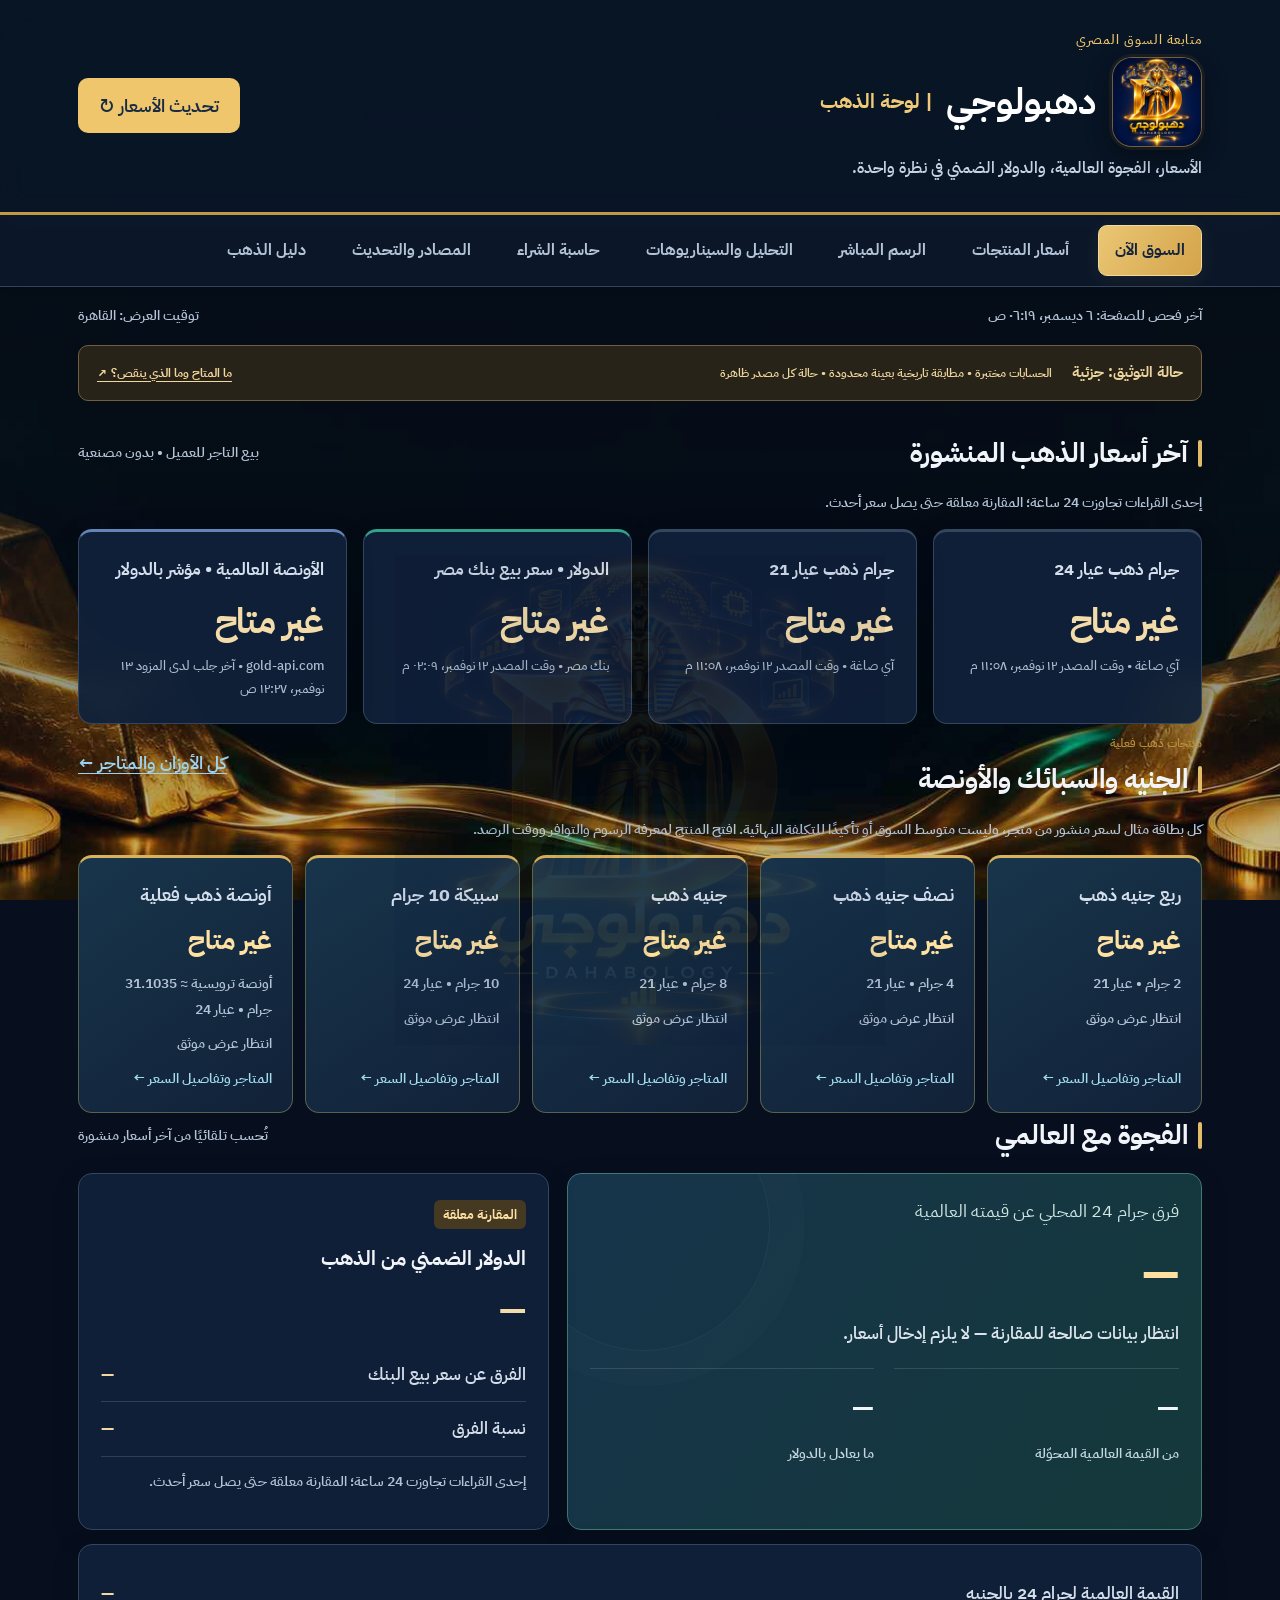
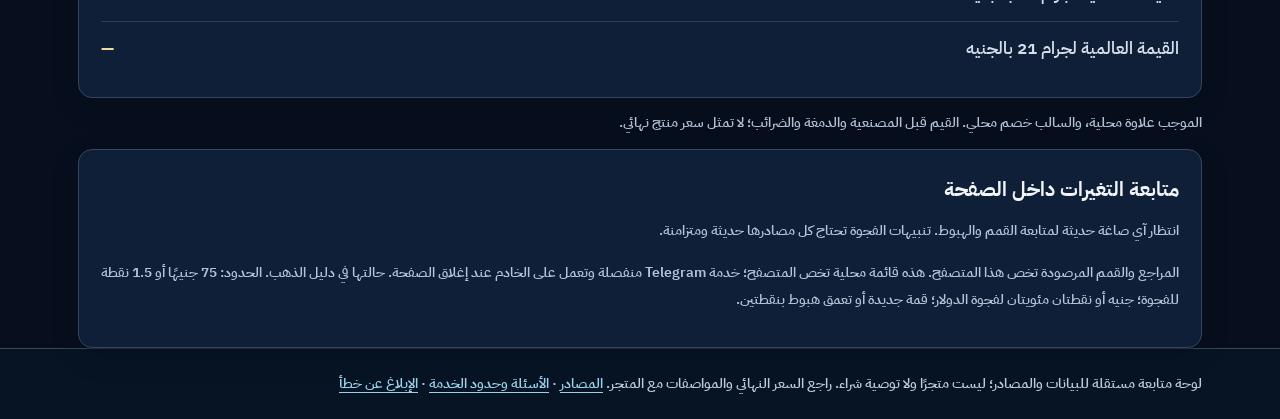
==== index.html @ 33153be3 "Refine brand placement and refresh stylesheet" ====
<!DOCTYPE html><html lang="ar" dir="rtl"><head><meta charset="utf-8"><meta name="viewport" content="width=device-width,initial-scale=1"><title>لوحة الذهب | أسعار الذهب والسبائك والجنيه في مصر</title>
<meta name="description" content="تابع أسعار الذهب في مصر، وربع ونصف الجنيه والجنيه الذهب والسبائك والأونصة، مع مصادر الأسعار والمصنعية وحالة التوثيق والتحديث.">
<link rel="canonical" href="https://ahmedmah1989.github.io/gold-board/">
<meta property="og:title" content="لوحة الذهب | الأسعار والمنتجات والمصادر">
<meta property="og:description" content="سعر الذهب، منتجات حقيقية بأوزانها، وتحليل واضح مع وقت كل مصدر وحدود البيانات.">
<meta property="og:type" content="website"><meta property="og:locale" content="ar_EG"><meta property="og:url" content="https://ahmedmah1989.github.io/gold-board/">
<meta property="og:image" content="https://ahmedmah1989.github.io/gold-board/assets/gold-background.jpg">
<meta name="theme-color" content="#0b1729">
<link rel="stylesheet" href="design.css?v=brand-polish5"><link rel="stylesheet" href="dark.css?v=1"><link rel="stylesheet" href="products.css?v=public1"></head><body>
<header><div class="wrap head"><div><div class="eyebrow">متابعة السوق المصري</div><div class="dahabology-identity"><span class="dahabology-logo-frame"><img src="assets/dahabology-original.png" alt="شعار دهبولوجي الأصلي" width="78" height="78"></span><h1>دهبولوجي <span style="font-size:.55em;color:var(--gold-bright)">| لوحة الذهب</span></h1></div><p>الأسعار، الفجوة العالمية، والدولار الضمني في نظرة واحدة.</p></div><button id="refresh" type="button">تحديث الأسعار ↻</button></div></header>
<nav aria-label="أقسام المنصة"><div class="wrap" role="tablist" aria-label="مساحات العمل"><a href="#market" role="tab" data-tab="market" id="tab-market" aria-controls="panel-market">السوق الآن</a><a href="#products" role="tab" data-tab="products" id="tab-products" aria-controls="panel-products">أسعار المنتجات</a><a href="#live" role="tab" data-tab="live" id="tab-live" aria-controls="panel-live">الرسم المباشر</a><a href="#analysis" role="tab" data-tab="analysis" id="tab-analysis" aria-controls="panel-analysis">التحليل والسيناريوهات</a><a href="#calculator" role="tab" data-tab="calculator" id="tab-calculator" aria-controls="panel-calculator">حاسبة الشراء</a><a href="#sources" role="tab" data-tab="sources" id="tab-sources" aria-controls="panel-sources">المصادر والتحديث</a><a href="#guide" role="tab" data-tab="guide" id="tab-guide" aria-controls="panel-guide">دليل الذهب</a></div></nav>
<main class="wrap"><div class="status" role="status" aria-live="polite"><span id="fetchStatus">تحميل الأسعار تلقائيًا…</span><span>توقيت العرض: القاهرة</span></div>
<div class="coverage-strip"><b>حالة التوثيق: جزئية</b><span>الحسابات مختبرة • مطابقة تاريخية بعينة محدودة • حالة كل مصدر ظاهرة</span><a href="#coverage">ما المتاح وما الذي ينقص؟ ↗</a></div><div id="panel-market" data-panel="market" role="tabpanel" aria-labelledby="tab-market"><section id="prices"><div class="section-head"><h2>آخر أسعار الذهب المنشورة</h2><span class="small">بيع التاجر للعميل • بدون مصنعية</span></div><p id="marketFreshness" class="notice" role="status">فحص أوقات المصادر…</p><div class="cards">
<article class="card"><div class="label">جرام ذهب عيار 24</div><div class="number" id="price24">—</div><div class="source-time" id="time24">آي صاغة • في انتظار المصدر</div></article>
<article class="card"><div class="label">جرام ذهب عيار 21</div><div class="number" id="price21">—</div><div class="source-time" id="time21">آي صاغة • في انتظار المصدر</div></article>
<article class="card"><div class="label">الدولار • سعر بيع بنك مصر</div><div class="number" id="priceBank">—</div><div class="source-time" id="timeBank">سعر النقد المنشور • في انتظار المصدر</div></article>
<article class="card"><div class="label">الأونصة العالمية • مؤشر بالدولار</div><div class="number" id="priceOunce">—</div><div class="source-time" id="timeOunce">في انتظار المصدر</div></article></div></section>
<section id="retailOverview"><div class="section-head"><div><span class="eyebrow">منتجات ذهب فعلية</span><h2>الجنيه والسبائك والأونصة</h2></div><a href="#products">كل الأوزان والمتاجر ←</a></div><p class="notice">كل بطاقة مثال لسعر منشور من متجر، وليست متوسط السوق أو تأكيدًا للتكلفة النهائية. افتح المنتج لمعرفة الرسوم والتوافر ووقت الرصد.</p><div id="productSummary" class="product-summary-grid" aria-live="polite"><p class="notice">تحميل أسعار المنتجات من صفحات المتاجر…</p></div></section><section id="comparison"><div class="section-head"><h2>الفجوة مع العالمي</h2><span class="small">تُحسب تلقائيًا من آخر أسعار منشورة</span></div><div class="compare">
<article class="box hero"><h3>فرق جرام 24 المحلي عن قيمته العالمية</h3><div class="number" id="gapEGP">—</div><p id="gapMeaning">جاري تجهيز المقارنة تلقائيًا…</p><div class="stats"><div class="stat"><b id="gapPercent">—</b><span class="muted">من القيمة العالمية المحوّلة</span></div><div class="stat"><b id="gapUSD">—</b><span class="muted">ما يعادل بالدولار</span></div></div></article>
<article class="box"><span class="badge" id="qualityBadge">التحقق من المصادر</span><h3>الدولار الضمني من الذهب</h3><div class="number" id="implied">—</div><div class="line"><span>الفرق عن سعر بيع البنك</span><b id="fxGap">—</b></div><div class="line"><span>نسبة الفرق</span><b id="fxPercent">—</b></div><p class="notice" id="qualityText">تظهر حالة التوقيت فور وصول البيانات.</p></article></div>
<div class="box" style="margin-top:14px"><div class="line"><span>القيمة العالمية لجرام 24 بالجنيه</span><b id="global24">—</b></div><div class="line"><span>القيمة العالمية لجرام 21 بالجنيه</span><b id="global21">—</b></div></div><p class="notice">الموجب علاوة محلية، والسالب خصم محلي. القيم قبل المصنعية والدمغة والضرائب؛ لا تمثل سعر منتج نهائي.</p></section>
<section class="box" aria-labelledby="alertsHeading"><h3 id="alertsHeading">متابعة التغيرات داخل الصفحة</h3><p id="alertStatus" class="notice">انتظار بيانات حديثة ومتزامنة لتقييم شروط التنبيه.</p><ul id="localAlerts" class="plain" aria-live="polite"></ul><p class="notice">المراجع والقمم المرصودة تخص هذا المتصفح. هذه قائمة محلية تخص المتصفح؛ خدمة Telegram منفصلة وتعمل على الخادم عند إغلاق الصفحة. حالتها في دليل الذهب. الحدود: 75 جنيهًا أو 1.5 نقطة للفجوة؛ جنيه أو نقطتان مئويتان لفجوة الدولار؛ قمة جديدة أو تعمق هبوط بنقطتين.</p></section></div><div id="panel-live" data-panel="live" role="tabpanel" aria-labelledby="tab-live" hidden><section id="live"><div class="section-head"><div><span class="eyebrow">مصدر خارجي مباشر</span><h2>رسم الذهب العالمي — TradingView</h2></div><span class="badge">OANDA:XAUUSD</span></div><p id="liveChartStatus" class="notice">يُحمّل الرسم عند فتح هذا التبويب.</p><div class="live-chart-shell"><div id="liveChartEmbed" class="tradingview-widget-container" style="height:100%;width:100%"><div class="tradingview-widget-container__widget" style="height:calc(100% - 32px);width:100%"></div><div class="tradingview-widget-copyright"><a href="https://www.tradingview.com/symbols/XAUUSD/?exchange=OANDA" target="_blank" rel="noopener nofollow">Gold / US Dollar by TradingView ↗</a></div></div></div><div class="box"><h3>الرسم المباشر والحسابات المحلية</h3><p>الرسم يُحدّث من TradingView، وله مزود ورمز وتوقيت مستقل. حسابات الفجوة تستخدم Gold API وبنك مصر وآي صاغة كما هو موضح في المصادر؛ لا نستخرج قيم الحساب من الرسم المضمّن، وقد تختلف الأسعار بين المزودين.</p><p>لا نفترض أن كل رمز بلا تأخير؛ راجع حالة البيانات داخل الرسم. <a href="https://www.tradingview.com/widget-docs/faq/data/" target="_blank" rel="noopener">شرح TradingView لتوقيت البيانات ↗</a></p></div></section></div><div id="panel-analysis" data-panel="analysis" role="tabpanel" aria-labelledby="tab-analysis" hidden><section id="analysis" class="analytics"><div class="eyebrow" style="color:var(--gold)">تحليل السوق</div><h2>الرسم البياني وقراءة الاتجاه</h2><p class="audit-note">سلسلة أسعار مرجعية يومية لقراءة الاتجاه والتذبذب. الرسم والمؤشرات بتاريخ آخر قراءة يومية؛ الأسعار المحلية والدولار الضمني في أعلى الصفحة بوقت كل مصدر.</p>  <p class="notice" id="historyQuality">فحص تغطية السلسلة اليومية…</p><details><summary>نتيجة تدقيق البيانات التاريخية</summary><p id="historyAuditStatus">تحميل سجل التدقيق…</p><a href="data/audit.json" target="_blank" rel="noopener">تفاصيل الحسابات والعينة وتواريخها ↗</a></details><h3 style="margin-top:20px">سعر الأونصة خلال آخر 12 شهر</h3>
  <div class="chart"><div id="chart">بجيب البيانات…</div>
    <div class="legend"><span><i class="sw" style="border-color:var(--gold)"></i>السعر اليومي</span><span><i class="sw" style="border-color:var(--teal); border-top-style:dashed"></i>متوسط 200 يوم</span><span><i class="sw" style="border-color:var(--bad); border-top-style:dotted"></i>متوسط 50 يوم</span></div>
  </div>  <div class="signal" id="signal" aria-live="polite">
    <div class="head" id="sigHead">بجهّز القراءة…</div>
    <p id="sigText"></p>
    <ol class="plan" id="plan"></ol>
  </div>

  <h2>قراءة المؤشرات وأساسها</h2>
  <p>ثلاث قراءات استرشادية. جنب كل واحدة نتيجتها، وتحتها نوع الأساس اللي قايم عليه: «حساب مباشر» أو «مدعوم بأبحاث» أو «رأي محللين» أو «حد تقديري».</p>
  <ul class="checks">
    <li><h3>سعر التاجر قريب من القيمة العالمية المحوّلة؟ <span class="tag none" id="t1">—</span></h3><p id="c1"></p>
      <span class="ev">حساب مباشر من السعر العالمي والدولار، وحدود 2% و4% تقديرية</span></li>
    <li><h3>اتجاه السعر (متوسط 50 و200 قراءة يومية) <span class="tag none" id="t2">—</span></h3><p id="c2"></p>
      <span class="ev">وصف اتجاه من السلسلة المرجعية؛ ليس اختبارًا لاستراتيجية تداول</span></li>
    <li><h3>توقعات المحللين لسنة 2027 <span class="tag none" id="t3">—</span></h3><p id="c3"></p>
      <span class="ev">آراء بآجال مختلفة؛ لا يدخل الرقم غير الموثق في الحساب</span></li>
  </ul>

<div hidden><input id="loc"><input id="bud"><b id="f21"></b><b id="diff"></b><b id="gramsLegacy"></b></div>  <h2>النطاقات: السعر ممكن يروح فين؟</h2>
  <p>تلات طرق مستقلة، كل واحدة بتجاوب على سؤال مختلف. التحويل لعيار 21 يوضح سعر الدولار وتاريخ المرجع المستخدم، ولا يشمل علاوة السوق أو رسوم المنتج.</p>
  <ul class="rng" id="rngBox"><li>بجيب البيانات التاريخية…</li></ul>

  <h2>قراءة السوق</h2>
  <p>الأرقام هنا من سلسلة أسعار مرجعية يومية، باستبعاد السبت والأحد فقط؛ لم يُطبّق تقويم مستقل لعطلات البورصات. القيم ليست إغلاقات رسمية موثقة. دي قراءة مرجعية يومية وليست أعلى أو أقل سعر خلال الجلسة؛ القمم والقيعان قد تختلف عن مصادر أخرى. <span class="prog" id="prog"></span></p>

  <h3 style="margin-top:16px">مقارنة الفترات</h3>
  <div class="tblw"><table class="per">
    <thead><tr><th>من</th><th>الأونصة وقتها</th><th>التغير</th><th>عيار 21 (قيمة عالمية) وقتها</th><th>التغير</th></tr></thead>
    <tbody id="perBody"><tr><td colspan="6">بجيب البيانات…</td></tr></tbody>
  </table></div>
  <p class="muted-note" id="perNote"></p>

  <h3 style="margin-top:20px">مؤشرات</h3>
  <ul class="ind">
    <li><b id="iA50">—</b><span>متوسط آخر 50 قراءة يومية. السعر فوقه = الاتجاه القريب طالع.</span></li>
    <li><b id="iA200">—</b><span>متوسط آخر 200 قراءة يومية. السعر فوقه = الاتجاه الطويل طالع.</span></li>
    <li><b id="iHL">—</b><span>أقل وأعلى سعر يومي في آخر 12 شهر.</span></li>
    <li><b id="iDD">—</b><span>هبوط آخر سعر مرجعي يومي عن أعلى قراءة في 12 شهر.</span></li>
    <li><b id="iMDD">—</b><span>أكبر هبوط من قمة لقاع حصل خلال الـ 12 شهر.</span></li>
    <li><b id="iVol">—</b><span>التذبذب السنوي (من آخر 60 قراءة يومية). كل ما يكبر، الحركة أعنف.</span></li>
  </ul>



<div hidden><input id="oz"><input id="usd"></div><h2>متابعة الهبوط المحلي من المراجع المحفوظة</h2><div class="box"><div class="line"><span>عيار 24 — المرجع المحفوظ 7,735 جنيه</span><b id="reference24">—</b></div><div class="line"><span>عيار 21 — المرجع المحفوظ 6,767 جنيه</span><b id="reference21">—</b></div><p class="notice">مرجعان وردا من المستخدم؛ لم يُوثّق تاريخ تسجيلهما أو مصدرهما. الهبوط منهما حساب مقارنة فقط، وليس إثباتًا لقمة تاريخية للسوق.</p></div>  <h2>توقعات المحللين والبنوك — سجل المصادر والتدقيق</h2>
  <p>حالة التوثيق موضحة بجوار كل مصدر؛ الأرقام ذات آجال مختلفة ولا تدخل قرار شراء آلي. دي آراء منسوبة لمصادرها، وليست ضمانًا أو إجماعًا صالحًا لكل الآجال. البنوك بتراجع أرقامها باستمرار. القائمة دي مش بتتحدث لوحدها.</p>
  <p class="muted-note" id="fcAge"></p>
  <ul class="fc">
<li><div class="who">UBS <span class="audit verified">تحقق جزئي من المصدر الرسمي</span></div>
      <div>المصدر الرسمي يؤكد مستهدف <b>5,400 دولار لسبتمبر 2027</b>، ويذكر مستوى 4,000 دولار في سياق إضافة انكشاف. بقية درجات التوقعات الواردة في النسخة القديمة (4,600 و5,000 و5,200) محفوظة للمراجعة ولم أجد توثيقها في الصفحة المفتوحة.</div>
      <div>تاريخ المقال: 20 أكتوبر 2026؛ مراجعة المصدر 11 نوفمبر 2026. <a href="https://www.ubs.com/global/en/wealthmanagement/insights/marketnews/article.3875359.html" target="_blank" rel="noopener">المصدر</a></div></li>
<li><div class="who">Bank of America <span class="audit verified">تطابق مع تقرير Kitco المؤرخ — مصدر ثانوي</span></div>
      <div>متوسط الربع الأخير 2026: <b>4,000</b>. متوسط 2027: <b>4,813</b>.</div>
      <div>تقرير 12 أكتوبر 2026. <a href="https://www.kitco.com/news/article/2026-10-12/gold-price-needs-dovish-fed-or-renewed-debasement-fears-reverse-its" target="_blank" rel="noopener">المصدر</a></div></li>
<li><details><summary>استطلاع رويترز (30 محلل وتاجر) — سجل قيد التحقق، غير معتمد للحساب</summary><div class="who">استطلاع رويترز (30 محلل وتاجر) <span class="audit pending">تعذر الوصول للمستند — قيد التحقق</span></div>
      <div>متوسط 2026: <b>4,495 دولار</b>. متوسط 2027: <b>4,650 دولار</b>.</div>
      <div>منشور 27 أكتوبر 2026. <a href="https://www.reuters.com/world/china/strong-dollar-high-yields-drag-gold-outlook-central-bank-demand-lends-support-2026-10-27/" target="_blank" rel="noopener">المصدر</a></div></details></li>
<li><details><summary>Goldman Sachs — سجل قيد التحقق، غير معتمد للحساب</summary><div class="who">Goldman Sachs <span class="audit pending">المصدر رفض الطلب — قيد التحقق</span></div>
      <div>نهاية 2026: <b>4,150</b> (بدل 4,650). نهاية 2027: <b>4,800</b> (بدل 5,400). سيناريو أسوأ لو الفيدرالي رفع الفايدة تاني: حوالي <b>4,660</b> نهاية 2027.</div>
      <div>تقرير 5 نوفمبر 2026. <a href="https://finance.yahoo.com/markets/commodities/articles/goldman-sachs-cuts-gold-price-145146563.html" target="_blank" rel="noopener">المصدر</a></div></details></li>
</ul>

  <h2>المنهجية: كل قاعدة وأساسها</h2>
  <ul class="plain">
    <li><strong>القيمة العالمية المحوّلة (حساب مباشر):</strong> الأونصة × الدولار ÷ 31.1034768 جرام × 0.875 (نقاوة عيار 21). ده سعر الخام من غير مصنعية ولا دمغة.</li>
    <li><strong>حدود علاوة التاجر 2% و4% (حد تقديري):</strong> حدود وصفية اختيرت للواجهة وليست معيارًا مثبتًا للسعر العادل. لا تثبت جودة العرض أو شمول رسومه.</li>
    <li><strong>المتوسطات وقراءة الاتجاه:</strong> توجد أبحاث عن متابعة الاتجاه، لكن نتيجة استراتيجية على مؤشر أو سلع لا تثبت صلاحيتها للذهب المصري. اللوحة تعرض متوسط 50 و200 قراءة مرجعية، ولا تنفذ استراتيجية شراء. <a href="https://mebfaber.com/white-papers/" target="_blank" rel="noopener">أبحاث المؤلف الأصلية</a></li>
    <li><strong>متوسط 50 قراءة:</strong> مؤشر وصفي للاتجاه القريب. تجاوزه لا يؤكد وحده انعكاس اتجاه السوق.</li>
    <li><strong>دفعات أم مبلغ واحد؟</strong> وجدت Vanguard تفوق الاستثمار مرة واحدة في نحو ثلثي المقارنات التاريخية التي درستها؛ النتيجة تخص أسواق الدراسة وليست اختبارًا مباشرًا للذهب المصري. <a href="https://www.vanguard.co.uk/professional/vanguard-365/financial-planning/financial-well-being/cost-averaging" target="_blank" rel="noopener">بحث Vanguard — المصدر الأصلي</a></li>
    <li><strong>نطاق الشهر الإحصائي (حساب مباشر):</strong> من تذبذب آخر 60 قراءة يومية. بيفترض إن التذبذب هيفضل زي ما هو، والحركات الكبيرة في الواقع بتحصل أكتر من الحساب ده.</li>
    <li><strong>حجم الذهب من المدخرات (رأي محللين):</strong> UBS بتقترح إن الذهب يبقى نسبة محدودة من إجمالي الاستثمارات، بنسبة من خانة الآحاد المتوسطة وفق رأيها المنشور، وليست نسبة مناسبة تلقائيًا لكل شخص، وبتشوف ضعف السعر فرصة لبنائها. <a href="https://www.ubs.com/global/en/wealthmanagement/insights/marketnews/article.3875359.html" target="_blank" rel="noopener">المصدر</a></li>
    <li><strong>البيانات:</strong> المرجع العالمي المتجدد من gold-api.com، والدولار الحالي من سعر بيع النقد المنشور لبنك مصر، والتاريخي اليومي من مشروع currency-api مفتوح المصدر. البيانات التاريخية مرجعية وتحتاج تدقيقًا مستقلًا قبل استخدامها في قرار. التحقق الشكلي والتوقيت لا يضمنان صحة المصدر الخارجي.</li>
  </ul>

  <h2>احتياجات تراجعها قبل قرار الشراء</h2>
  <ul class="plain">
    <li>الفلوس مطلوبة قريبًا لالتزام أساسي. الذهب قد يتراجع وقت احتياجك للبيع؛ احتياج السيولة أهم من قراءة المؤشرات.</li>
    <li>الفلوس سلف أو دين.</li>
    <li>عشان «تعوّض خسارة». متزوّدش فوق الخطة لما السعر ينزل. الخطة بتتحدد قبل الشراء وبتتنفذ زي ما هي.</li>
    <li>مشغولات للادخار. المصنعية مش بترجع عند البيع، فالسبائك والجنيهات أنسب.</li>
  </ul>

  <div class="note">
    <p><strong>حدود اللوحة:</strong> كل اللي هنا قواعد ثابتة مكتوبة قدامك ومصادر منشورة، مش توقع مضمون ولا نصيحة استثمار شخصية. المؤشرات بتوصف اللي حصل، والتوقعات آراء ممكن تغلط. القرار النهائي بتاعك.</p>
    <p>أسعار آي صاغة وبنك مصر من صفحات المصادر المنشورة؛ السعر النهائي وشمول المصنعية يحددهما عرض التاجر.</p>
  </div>
</section></div><div id="panel-calculator" data-panel="calculator" role="tabpanel" aria-labelledby="tab-calculator" hidden><section id="calculator"><div class="section-head"><h2>حاسبة الشراء</h2><span class="small">عيار 21 • بدون مصنعية</span></div><div class="box calculator"><div class="fields"><label>المبلغ المتاح بالجنيه<input id="budget" inputmode="decimal" placeholder="مثال: 100000" autocomplete="off"></label><label>سعر جرام 21 — يُملأ تلقائيًا<input id="dealer" inputmode="decimal" placeholder="انتظار سعر آي صاغة" autocomplete="off"></label></div><div><div class="small">الكمية التقريبية بالمبلغ</div><div class="result" id="grams">—</div><div class="small" id="calculatorNote">تقدر تغيّر سعر الجرام لمقارنة عرض تاجر.</div></div></div></section>
</div><div id="panel-products" data-panel="products" role="tabpanel" aria-labelledby="tab-products" hidden><section id="products"><div class="section-head"><div><span class="eyebrow">المنتج أولًا، ثم السعر</span><h2>أسعار منتجات الذهب</h2></div><span class="badge">عروض منشورة من صفحات أصلية</span></div><p>اختَر المنتج والوزن لعرض ما يخصه فقط. كل سعر لقطعة كاملة بمواصفاتها، مع فصل المصنعية والضريبة والدمغة والتوافر.</p><div class="product-controls" role="group" aria-label="نوع المنتج"><button type="button" data-product-kind="quarter" aria-pressed="false">ربع جنيه</button><button type="button" data-product-kind="half" aria-pressed="false">نصف جنيه</button><button type="button" data-product-kind="pound" aria-pressed="true">جنيه ذهب</button><button type="button" data-product-kind="bars" aria-pressed="false">السبائك</button><button type="button" data-product-kind="ounce" aria-pressed="false">أونصة فعلية</button></div><label id="barWeightControl" class="bar-weight-control" hidden>وزن السبيكة<select id="barWeight" aria-label="وزن السبيكة"><option value="bar10">10 جرام</option></select></label><div class="product-selection-heading"><div><h3 id="selectedProductName">جنيه ذهب</h3><p id="selectedProductSpec" class="notice">8 جرامات • عيار 21</p></div><a id="productPermalink" href="#products/pound">رابط مباشر لهذا المنتج ↗</a></div><p class="notice" id="offersStatus" role="status">تحميل فحص العروض…</p><div id="productOfferCards" class="retail-offer-grid" aria-live="polite"></div><div class="retail-guidance"><strong>قبل الشراء</strong><p>راجع الوزن والعيار والماركة وإجمالي الفاتورة وشمول الرسوم والشحن وشروط إعادة الشراء والتغليف مع المتجر. ظهور سعر أو زر شراء في المصدر لا يثبت حداثة السعر أو التوافر.</p></div><details><summary>جدول التوثيق التفصيلي للمنتج المختار</summary><div class="table-wrap"><table><thead><tr><th>المتجر</th><th>المنتج</th><th>السعر المنشور</th><th>شمول الرسوم</th><th>وقت تسعير المنتج</th><th>آخر رصد</th><th>أهلية المقارنة</th></tr></thead><tbody id="offerRows"></tbody></table></div></details><details><summary>الفرق بين الأونصة العالمية والأونصة الفعلية</summary><p>السعر العالمي مؤشر بالدولار للأونصة الترويسية، التي تساوي 31.1034768 جرامًا. الأونصة الفعلية هنا سبيكة من متجر، وسعرها بالجنيه وفق عرضه. لا نخلطها مع سبيكة مكتوب عليها 31.1 جرام، ولا نحسب ثمنها النهائي بضرب سعر الجرام في الوزن.</p></details><p class="notice">وقت الرصد هو وقت قراءة صفحة المتجر، وليس وقت إصدار سعر جديد. لا نعرض ترتيب الأرخص إلا لعروض نهائية موثقة ومتزامنة لنفس المنتج. المنصة لا تنفذ عمليات شراء ولا تؤكد المخزون.</p><a href="data/offers.json" target="_blank" rel="noopener">بيانات المنتجات ومصادرها كاملة ↗</a></section></div><div id="panel-sources" data-panel="sources" role="tabpanel" aria-labelledby="tab-sources" hidden><section class="platform-intro"><div><span class="eyebrow">افهم السعر قبل القرار</span><h2>الذهب في مصر، من الرقم إلى الصورة الكاملة.</h2><p>تابع السعر، وافهم الفجوة، واقرأ الاتجاه؛ ومع كل معلومة تعرف مصدرها وحدودها.</p></div><div class="intro-links"><a href="#comparison">هل المحلي أعلى من العالمي؟ ←</a><a href="#analysis">السوق اتحرك إزاي؟ ←</a><a href="#sources">الأرقام دي جاية منين؟ ←</a></div></section><section id="sources"><div class="update-grid"><article><h3>الأونصة العالمية</h3><p>فحص Gold API كل دقيقة أثناء فتح الصفحة. الوقت الظاهر هو آخر جلب لدى مزود Gold API من مصدره، وليس توقيت صفقة بورصة مثبتًا.</p></article><article><h3>آي صاغة وبنك مصر</h3><p>جمع خلفي مستهدف كل 5 دقائق وقد يتأخر؛ الصفحة تفحص آخر لقطة كل دقيقة. البنك قد لا يصدر سعرًا جديدًا عند كل فحص.</p></article><article><h3>الرسم والتحليل</h3><p>TradingView يحدث الرسم المضمّن وفق مصدره وحالة السوق. الرسم التحليلي والمتوسطات من قراءات يومية، ولا تتحول إلى بيانات لحظية.</p></article></div><div class="section-head"><h2>المصادر والتوقيت</h2><span class="small" id="collectedAt">—</span></div><div class="box table-wrap"><table><thead><tr><th>المصدر</th><th>سعر الشراء</th><th>سعر البيع</th><th>وقت السعر / المزود</th><th>آخر جلب</th><th>حالة القراءة</th></tr></thead><tbody id="sourceRows"><tr><td colspan="6">تحميل المصادر…</td></tr></tbody></table></div><div class="source-directory"><article><span class="source-type">السوق المحلي</span><h3>آي صاغة</h3><p>بيع وشراء عياري 24 و21، مع وقت النشر. سعر الجرام لا يثبت التكلفة النهائية لمنتج بالمصنعية.</p><a target="_blank" rel="noopener" href="https://market.isagha.com/prices">جدول الأسعار الأصلي ↗</a></article><article><span class="source-type">الدولار المستخدم بالحساب</span><h3>بنك مصر</h3><p>سعر بيع الدولار النقدي المنشور. ليس متوسط المركزي أو سعرًا منسوبًا لبنك آخر.</p><a target="_blank" rel="noopener" href="https://www.banquemisr.com/CAPITAL-MARKETS/Exchange-Rates-and-Currencies">أسعار البنك الرسمية ↗</a></article><article><span class="source-type">سعر الأونصة المرجعي</span><h3>Gold API</h3><p>السعر العالمي ووقت تحديثه كما يعيدهما المزود. سعر مرجعي وليس عرض صفقة مضمون التنفيذ.</p><a target="_blank" rel="noopener" href="https://api.gold-api.com/price/XAU">بيانات الأونصة الخام ↗</a></article><article><span class="source-type">الرسم والتحليل التاريخي</span><h3>Currency API</h3><p>قراءات مرجعية يومية. المطابقة الشاملة مع مصدر مستقل لم تكتمل؛ ليست إغلاقات بورصة موثقة.</p><a target="_blank" rel="noopener" href="https://github.com/fawazahmed0/exchange-api">توثيق المصدر وطريقة الوصول ↗</a></article></div><div class="data-access"><div><h3>افتح لقطة البيانات التي تستخدمها المنصة</h3><p>القيم وأوقات النشر والجلب وحالة المصادر. الأونصة قد تُحدّث مباشرة بعد تحميل هذه اللقطة.</p></div><a href="data/quotes.json" target="_blank" rel="noopener">عرض لقطة البيانات ↗</a></div><p class="notice">وقت آي صاغة وبنك مصر كما تنشره الصفحة. وقت Gold API يعني آخر جلب لدى المزود من مصدره، وفق توثيقه، وليس وقت صفقة بورصة. آخر جلب يخص جمع المنصة للبيانات. ثبات وقت البنك قد يعني أنه لم ينشر سعرًا جديدًا. جمع الأسعار المحلية والبنك مستهدف كل 5 دقائق وقد يتأخر؛ فحص الصفحة كل دقيقة.</p><details><summary>حالة المصادر الأخرى والتنبيهات</summary><p>الأهلي والمركزي: يجري فحص الصفحات الرسمية وتظهر النتيجة في الجدول؛ لا يُنسب سعر بديل إليهما. TradingView للرسم المباشر فقط، وInvesting استُخدم لعينة تدقيق تاريخية يدوية وليس تغذية لحظية للحسابات. TickerChart غير موصول. عروض المتاجر في أسعار المنتجات، وحالة المراقبة الإدارية في دليل الذهب.</p></details></section>
</div><div id="panel-guide" data-panel="guide" role="tabpanel" aria-labelledby="tab-guide" hidden><section id="coverage"><div class="section-head"><h2>خريطة التغطية — ما الموجود وما الذي ينقص؟</h2></div><div class="coverage-grid"><article><span class="badge good">متاح</span><h3>الأسعار والحسابات الأساسية</h3><p>عيارا 24 و21، بنك مصر، الأونصة، الفجوة، الدولار الضمني، حاسبة المبلغ وأوقات المصادر.</p></article><article><span class="badge">تحقق جزئي</span><h3>التحليل والتوقعات</h3><p>الرسم والمتوسطات والهبوط والتذبذب من سلسلة مرجعية تحتاج مطابقة مستقلة؛ التوقعات لها حالات توثيق منفصلة.</p></article><article><span class="badge">تغطية جزئية</span><h3>المنتجات والخدمات الإضافية</h3><p>Telegram موصول وحالته ظاهرة. ربع ونصف الجنيه والجنيه والسبائك والأونصة الفعلية بصفحاتها الأصلية؛ الرسوم الناقصة والتوافر ظاهرين دون ترتيب مضلل. الأهلي والمركزي غير متاحين من القراءة الرسمية الحالية؛ لا توجد مقارنة نهائية بين ثلاثة متاجر مستوفية للشروط.</p></article></div></section><section id="faq"><div class="section-head"><h2>أسئلة الذهب — دليل سريع للمعلومة</h2></div><details><summary>سعر الذهب كام، وأقدر أبيع ذهبي بكام؟</summary><p>البطاقات تعرض بيع التاجر للعميل. سعر شراء التاجر منك موجود منفصلًا في جدول المصادر. لا تفترض أن السعرين متساويان.</p></details><details><summary>إيه الدولار الضمني؟ وهل أقدر أشتري دولار بالسعر ده؟</summary><p>قسمة سعر جرام 24 المحلي على قيمته العالمية بالدولار. مؤشر مستنتج من الذهب وليس سعر صرف قابلًا للتنفيذ.</p></details><details><summary>المصنعية والدمغة والضريبة داخلين في الأرقام؟</summary><p>حسابات المقارنة والجرامات لا تشملها. نحتاج عرضًا نهائيًا معلنًا للمنتج لتحديد تكلفته؛ لا نقدّر السعر النهائي للجنيه الذهب بضرب الجرام في الوزن.</p></details><details><summary>أعرف منين السعر حديث؟</summary><p>تحت كل بطاقة وقت المصدر، وفي الجدول وقت الجلب منفصلًا. شارة المقارنة تميز القراءات المتزامنة عن الحساب الاسترشادي. تحديث الصفحة لا يعني صدور سعر جديد من البنك.</p></details><details><summary>المتوسطات والنطاقات بتحدد القاع؟</summary><p>تصف الحركة التاريخية والافتراضات الحسابية ولا تضمن اتجاهًا أو قاعًا. التوقعات آراء مؤرخة، وحالة توثيق كل جهة ظاهرة معها.</p></details><details><summary>الجنيه الذهب أرخص فين؟ وهل فيه تنبيهات؟</summary><p>في أسعار المنتجات تجد ربع ونصف الجنيه والجنيه والسبائك والأونصة، مع الرسوم وحالة التوثيق. تنبيهات Telegram الحالية للإدارة فقط؛ اشتراك الزوار لم يُفعّل. لا نعلن الأرخص عند غياب عروض نهائية متزامنة لنفس المنتج.</p></details><details><summary>أقدر أشتري من المنصة أو أشترك في التنبيهات؟</summary><p>المنصة للمتابعة وعرض المصادر؛ الشراء والسعر النهائي لدى المتجر صاحب العرض. تنبيهات الزوار لم تُفعّل؛ قناة Telegram الحالية تخص الإدارة فقط.</p></details><details><summary>هل كل الأسعار المعروضة نهائية وشاملة المصنعية؟</summary><p>سعر الجرام في السوق بدون مصنعية. عروض المنتجات تسجل ما أعلنه المتجر؛ إذا لم يتأكد شمول رسوم أو وقت السعر يظهر ذلك بجوار العرض. لا يعني جمع الصفحة الآن أن المتجر أصدر السعر الآن.</p></details><details><summary>إزاي أبلّغ عن رقم أو مصدر فيه مشكلة؟</summary><p><a href="https://github.com/ahmedmah1989/gold-board/issues/new" target="_blank" rel="noopener">أرسل ملاحظة عن البيانات ↗</a>. البلاغ يفتح على GitHub وقد يحتاج حسابًا ويكون ظاهرًا للعامة؛ لا تكتب معلومات شخصية أو مفاتيح سرية.</p></details><details><summary>هل المنصة تطلب بيانات شخصية؟</summary><p>قراءة الأسعار والحاسبة لا تحتاج حسابًا أو بيانات تواصل. مراجع التنبيهات المحلية تُحفظ في متصفحك. جلب الأونصة يتصل من متصفحك بمزوّد Gold API، والرسم المباشر بخدمة TradingView الخارجية، كما تفتح روابط المنتجات مواقع المتاجر.</p></details><details><summary>أشتري دلوقتي ولا أستنى؟</summary><p>المنصة تعرض السعر والفجوة والاتجاه وحدود البيانات، ولا تصدر قرار شراء آليًا. غياب توثيق المصدر أو التكاليف النهائية يعني أن المعروض وحده لا يكفي لحسم القرار.</p></details></section><details id="ownerMonitor"><summary>حالة المراقبة الإدارية للمنصة</summary><p>تنبيهات Telegram الحالية تخص قناة إدارة المنصة. لا يوجد اشتراك تلقائي للزوار، وفتح رابط البوت لا يسجلهم في التنبيهات.</p><section class="box"><h3>قناة المراقبة الإدارية</h3><p id="telegramStatus" role="status">تحميل حالة التشغيل…</p><p id="telegramConnection" class="notice"></p><p>الفحص مستهدف كل خمس دقائق عبر الخادم وقد يتأخر. لا يلزم إبقاء الصفحة مفتوحة. لا تُرسل رسالة عند غياب شرط مهم. القمم والهبوط المحلي يحتاجان سعر آي صاغة في آخر خمس دقائق؛ تنبيهات الفجوة تحتاج تزامن آي صاغة والبنك والأونصة وحداثتها.</p><details><summary>شروط الرسائل وماذا تعني القمم؟</summary><ul><li>تغير فجوة الذهب بمقدار 75 جنيهًا أو 1.5 نقطة مئوية من مرجع آخر تنبيه.</li><li>تغير فجوة الدولار الضمني بجنيه أو نقطتين مئويتين.</li><li>قمة جديدة في السجل المرصود منذ التفعيل، أو تعمق الهبوط بنقطتين مئويتين.</li><li>أول مرجع لكل نوع صامت. ثبات وقت سعر البنك قد يؤخر تنبيهات الفجوة، لكنه لا يعطل مراقبة القمم المحلية عند حداثة آي صاغة. وقت الجلب لا يستبدل وقت السعر.</li><li>الرسائل مخصصة لمحادثة المالك المتصلة؛ فتح رابط البوت وحده لا يفعّل اشتراكًا لكل زائر.</li></ul></details><a href="https://t.me/goldmodybot" target="_blank" rel="noopener">قناة إدارة المتابعة ↗</a></section></details><section id="method"><h2>طريقة الحساب وحدود البيانات</h2><details><summary>المعادلات المستخدمة</summary><ul><li>جرام 24 بالدولار = سعر الأونصة ÷ 31.1034768.</li><li>القيمة العالمية بالجنيه = جرام 24 بالدولار × سعر بيع الدولار في بنك مصر.</li><li>الفجوة = بيع عيار 24 المحلي − القيمة العالمية بالجنيه؛ نسبتها محسوبة على القيمة العالمية.</li><li>الدولار الضمني = بيع جرام 24 المحلي ÷ قيمته العالمية بالدولار.</li><li>نقاوة عيار 21 = 21 ÷ 24. المقارنة لا تشمل رسوم المنتج النهائي.</li></ul></details><details><summary>كيف تقرأ حالة المقارنة؟</summary><p>«متزامنة» عندما تكون أوقات المصادر في آخر 5 دقائق والفارق بينها لا يتجاوز 5 دقائق. خلاف ذلك تُعرض المقارنة كحساب استرشادي من آخر أسعار منشورة، مع أوقاتها، ولا تعتبر إشارة لحظية. تُحجب المقارنة عند فقد مصدر أو وقت تسعير، أو إذا تجاوز عمر أي قراءة 24 ساعة أو كان توقيتها في المستقبل بأكثر من دقيقتين.</p><p>صحة الحساب لا تضمن صحة مصدر خارجي أو إمكانية تنفيذ صفقة. التوقعات محفوظة في قسم التحليل بحالة تدقيق كل مصدر. القمم اليومية محسوبة من السلسلة المرجعية ولا تعني أعلى سعر محلي خلال الجلسة.</p></details></section>
</div></main><footer><div class="wrap">لوحة متابعة مستقلة للبيانات والمصادر؛ ليست متجرًا ولا توصية شراء. راجع السعر النهائي والمواصفات مع المتجر. <a href="#sources">المصادر</a> · <a href="#faq">الأسئلة وحدود الخدمة</a> · <a href="https://github.com/ahmedmah1989/gold-board/issues/new" target="_blank" rel="noopener">الإبلاغ عن خطأ</a></div></footer><script src="services.js?v=products1"></script><script src="alerts.js?v=audit2"></script><script src="tabs.js?v=products1"></script><script src="analytics.js?v=audit1"></script><script src="monitor.js?v=products1"></script></body></html>
---- design.css ----
@import url('https://fonts.googleapis.com/css2?family=IBM+Plex+Sans+Arabic:wght@400;500;600;700&display=swap');
:root{color-scheme:light;--bg:#f3f5f9;--paper:#fff;--surface:#fff;--ink:#152640;--ink-2:#33445d;--muted:#66758b;--line:#e1e6ef;--teal:#23698b;--gold:#a87c25;--gold-bright:#efc66c;--gold-soft:#fbf3df;--panel:#11233e;--panel-2:#192f4e;--panel-ink:#f7f9fc;--good:#13715c;--good-bg:#e8f5f0;--warn:#8b5e15;--warn-bg:#fff4dc;--bad:#aa414c;--bad-bg:#fceef0;--info:#2e608f;--info-bg:#eef4fb;font-synthesis:none}
*{box-sizing:border-box}html{scroll-behavior:smooth;scroll-padding-top:90px}body{margin:0;background:var(--bg);color:var(--ink);font:16px/1.85 'IBM Plex Sans Arabic',Tahoma,sans-serif}h1,h2,h3,p{margin:0}p{margin:8px 0 14px}h1{font-size:32px;line-height:1.5;font-weight:600}h2{font-size:23px;line-height:1.65;font-weight:600}h3{font-size:17px;line-height:1.7;font-weight:600}a{color:var(--info);text-underline-offset:4px}button,input,select{font:inherit}button,a,input,summary{outline-offset:4px}button:focus-visible,a:focus-visible,input:focus-visible,summary:focus-visible{outline:3px solid #318aa5}button{cursor:pointer}.wrap{max-width:1180px;padding:0 28px;margin:auto}
header{background:#10213b;color:#fff;border-bottom:3px solid var(--gold-bright);position:relative;overflow:hidden;padding:28px 0}header:after{content:'';position:absolute;left:17%;top:-100px;width:350px;height:350px;border:1px solid #ffffff0c;border-radius:50%;pointer-events:none;box-shadow:0 0 0 42px #ffffff03,0 0 0 85px #ffffff02}.head{display:flex;justify-content:space-between;align-items:center;gap:24px;position:relative;z-index:1}header h1{display:flex;align-items:center;gap:13px}.brandmark{display:inline-grid;place-items:center;width:50px;height:50px;background:#efc66c;color:#10213b;border-radius:12px;font:600 29px/1 Georgia,serif;box-shadow:0 3px 18px #0002}.eyebrow{font-size:12px;font-weight:500;color:#bd923f;margin-bottom:5px}.head .eyebrow{color:#efc66c;letter-spacing:1px}header p{margin:7px 0 0;font-size:14px;color:#c1cddd}button{border:1px solid transparent;background:#efc66c;color:#172b45;border-radius:10px;padding:10px 20px;font-weight:600;transition:background .15s}button:hover{background:#f5d58f}button:disabled{opacity:.65;cursor:progress}nav{position:sticky;top:0;z-index:5;background:#fff;border-bottom:1px solid var(--line);box-shadow:0 3px 12px #14233b05}nav .wrap{display:flex;gap:30px;overflow-x:auto}nav a{text-decoration:none;color:#5e6d81;white-space:nowrap;padding:15px 0;font-size:14px;font-weight:500;border-bottom:2px solid transparent}nav a:hover,nav a:focus{color:#142c4b;border-bottom-color:#c69b48}.status{display:flex;justify-content:space-between;gap:18px;padding:16px 0 0;color:var(--muted);font-size:12px}.small,.muted,.notice,.muted-note{font-size:13px;color:var(--muted)}main{padding-bottom:45px}main>section{margin-top:28px}.section-head{display:flex;justify-content:space-between;align-items:center;gap:18px;margin-bottom:15px}.section-head h2{display:flex;align-items:center;gap:10px}.section-head h2:before{content:'';width:4px;height:22px;background:#d7aa51;border-radius:3px}.cards{display:grid;grid-template-columns:repeat(4,minmax(0,1fr));gap:16px}.card,.box,details,.checks li,.ind li,.rng li,.chart,.tblw,.fc{border:1px solid var(--line);border-radius:14px;background:var(--paper)}.card,.box{padding:22px}.card{position:relative;box-shadow:0 5px 20px #172b4504;border-top:3px solid #d8b161}.card:nth-child(3){border-top-color:#30a28e}.card:nth-child(4){border-top-color:#6185b6}.label{color:var(--muted);font-size:14px;font-weight:500}.number{font-size:30px;line-height:1.5;font-weight:600;letter-spacing:-.4px;margin:10px 0;font-variant-numeric:tabular-nums;overflow-wrap:anywhere}.source-time{font-size:12px;color:#748196;line-height:1.75;min-height:40px}.compare{display:grid;grid-template-columns:1.35fr 1fr;gap:18px}.hero{background:#122741;color:#f2f5f9;border-color:#122741;position:relative;overflow:hidden}.hero:after{content:'';position:absolute;left:-50px;top:-75px;width:250px;height:250px;border:1px solid #ffffff0c;border-radius:50%;pointer-events:none;box-shadow:0 0 0 35px #ffffff03}.hero h3{color:#c6d1df;font-size:16px;font-weight:400}.hero .number{font-size:43px;color:#f1cb7c;margin:12px 0 6px}.hero p{color:#dbe3ec;font-size:14px}.hero .muted{color:#b6c6d8}.stats{display:grid;grid-template-columns:1fr 1fr;gap:20px;margin-top:18px}.stat{border-top:1px solid #ffffff20;padding-top:14px}.stat b{display:block;font-size:24px;font-weight:500;font-variant-numeric:tabular-nums}.stat span{font-size:12px}.badge,.tag,.audit,.chk{display:inline-block;border-radius:6px;font-size:12px;font-weight:500;padding:3px 9px;line-height:1.8}.badge{background:var(--warn-bg);color:var(--warn);margin-bottom:12px}.badge.good,.tag.good,.audit.verified,.chk.ok{background:var(--good-bg);color:var(--good)}.tag.warn,.audit.pending,.chk.warn{background:var(--warn-bg);color:var(--warn)}.tag.bad,.chk.bad{background:var(--bad-bg);color:var(--bad)}.tag.none{background:#edf1f6;color:#53647a}.line{display:flex;justify-content:space-between;gap:18px;padding:11px 0;border-bottom:1px solid #edf0f5;font-size:14px}.line:last-child{border-bottom:0}.line b{font-weight:600;white-space:nowrap;font-variant-numeric:tabular-nums}.notice,.muted-note{line-height:1.9;margin:12px 0}.calculator{display:grid;grid-template-columns:1.5fr 1fr;gap:30px;align-items:center}.fields{display:grid;grid-template-columns:1fr 1fr;gap:16px}label{font-size:13px;color:var(--muted)}input{display:block;width:100%;background:#f8f9fc;border:1px solid #d9e1ec;border-radius:8px;padding:12px;margin-top:6px;color:var(--ink);direction:ltr;text-align:right}input:focus{border-color:#3b829e}input:disabled{opacity:.8}.result{font-size:34px;font-weight:600;margin:5px 0}table{width:100%;border-collapse:collapse;text-align:right;font-size:13px;font-variant-numeric:tabular-nums}td,th{padding:13px 15px;border-bottom:1px solid var(--line);min-width:100px}th{font-size:12px;font-weight:500;color:#62738a;background:#f5f7fa}tbody tr:last-child td{border-bottom:0}tbody tr:hover{background:#f9fafc}.table-wrap,.tblw{overflow-x:auto}.table-wrap{padding:0}.tblw{margin:14px 0}table.per{min-width:640px}.up{color:#15705a}.dn{color:#ae4b54}details{padding:17px 20px;margin-top:12px}summary{cursor:pointer;font-weight:500}details p,details li{font-size:14px;color:var(--muted)}footer{border-top:1px solid var(--line);padding:22px 0;color:var(--muted);font-size:12px;background:#edf1f6}
.analytics{padding-top:28px;border-top:1px solid #dce3ec}.analytics>h2{margin-top:30px;padding-top:20px;border-top:1px solid var(--line)}.analytics>h2:first-of-type{border:0;padding:0;margin:0}.analytics>p{font-size:14px;color:#64748a;max-width:100%}.analytics>h3{margin-top:18px;color:#334962}.audit-note{border-right:3px solid #d8b161;padding:12px 16px;background:#fbf8f0;color:#6b674f!important;border-radius:6px;font-size:13px!important;margin:15px 0}.chart{padding:20px;margin-top:12px;box-shadow:0 5px 20px #172b4503}.chart svg{display:block;width:100%;height:auto;max-height:440px;direction:ltr}.legend{display:flex;gap:26px;flex-wrap:wrap;color:#637389;font-size:12px;padding:12px 8px 0}.sw{display:inline-block;vertical-align:middle;width:22px;border-top:3px solid;margin-inline-end:7px}.signal{margin:20px 0 0;padding:16px 20px;border:1px solid #dce5ef;background:#eef3f9;border-radius:10px}.signal .head{font-size:17px;font-weight:600;color:#2d4e73}.signal p{font-size:13px;color:#5d7087;margin:6px 0 0}.plan{margin:10px 0}.checks,.ind,.rng,.fc{list-style:none;padding:0}.checks{display:grid;grid-template-columns:repeat(3,minmax(0,1fr));gap:16px;margin:15px 0}.checks li{padding:20px}.checks h3{font-size:15px;line-height:1.9}.tag{display:table;margin:8px 0}.checks p{font-size:14px;color:#5c6b7e;line-height:1.9}.ev{display:inline-block;margin-top:10px;padding-top:9px;border-top:1px solid #edf0f4;color:#7a8798;font-size:11px;font-weight:400;background:transparent}.rng{display:grid;grid-template-columns:repeat(3,minmax(0,1fr));gap:16px;margin:15px 0}.rng li{padding:20px;border-top:3px solid #d5b477;font-size:14px;color:#607188}.rng h3{font-size:16px;color:var(--ink);margin-bottom:10px}.rng .v{font-weight:500;color:#253f5c;margin-bottom:8px}.ind{display:grid;grid-template-columns:repeat(3,minmax(0,1fr));gap:14px;margin:15px 0}.ind li{padding:18px 20px}.ind b{display:block;color:#22476b;font-size:22px;font-weight:600;margin-bottom:7px}.ind span{font-size:13px;color:#6d7d91}.fc{padding:0 22px;margin:15px 0}.fc li{padding:20px 0;border-bottom:1px solid var(--line);font-size:14px;color:#5c6f85}.fc li:last-child{border-bottom:0}.fc .who{color:#203c60;font-size:17px;font-weight:600;margin-bottom:10px}.audit{margin:4px 8px}.plain{padding-inline-start:22px;color:#62738a;font-size:14px}.plain li{padding:4px 0}.plain strong{font-weight:600;color:#334962}.note{margin-top:24px;border:1px solid var(--line);border-right:3px solid #a1b2c9;background:#f9fafc;border-radius:10px;padding:16px 20px;font-size:13px;color:#68788c}.note p:last-child{margin-bottom:0}.prog{font-size:12px;color:#98722d}.analytics .eyebrow{color:#9a782f}.rows{list-style:none;margin:0;padding:0}.rows li{display:flex;justify-content:space-between;padding:10px 0}
@media(min-width:1500px){.wrap{max-width:1280px}}
body{font-weight:500;background-color:#eef2f8;background-image:radial-gradient(ellipse at 100% 0%,#e8d6a445,transparent 37%),radial-gradient(ellipse at 0% 45%,#6abbb522,transparent 38%),linear-gradient(135deg,#f4f6fb 25%,#edf1f7 100%);background-attachment:fixed}h1,h2,h3,.label,nav a,summary{font-weight:700}.number,.result,.ind b{font-weight:700}.source-time,.notice,.small,.muted,.ev{color:#53647b}.source-time{font-weight:500}.checks p,.rng li,.plain,.fc li{color:#40536d}.platform-intro{display:grid;grid-template-columns:1.4fr 1fr;gap:30px;background:linear-gradient(115deg,#122744,#194763);color:white;padding:28px 30px;border-radius:16px;border:1px solid #ffffff25;box-shadow:0 10px 35px #19304e12}.platform-intro h2{font-size:27px;line-height:1.7;max-width:640px}.platform-intro p{color:#d4dfea;font-size:14px;margin:10px 0 0}.platform-intro .eyebrow{color:#f2ce85}.intro-links{display:flex;flex-direction:column;justify-content:center;gap:10px}.intro-links a{color:#eef6fa;text-decoration:none;background:#ffffff0b;border:1px solid #ffffff20;border-radius:9px;padding:10px 14px;font-size:14px}.intro-links a:hover{border-color:#efc66c;color:#efc66c}.coverage-strip{display:flex;gap:12px 20px;align-items:center;flex-wrap:wrap;padding:13px 18px;border:1px solid #dfd5bd;background:#fffaf0;border-radius:10px;margin-top:16px;font-size:12px;color:#66542d}.coverage-strip a{margin-inline-start:auto;color:#574522;font-weight:700}.coverage-strip b{font-size:13px}.source-directory{display:grid;grid-template-columns:repeat(2,minmax(0,1fr));gap:16px;margin-top:18px}.source-directory article,.coverage-grid article{background:#fff;border:1px solid var(--line);border-radius:12px;padding:22px}.source-type{display:block;font-size:12px;color:#9b742b;font-weight:700;margin-bottom:5px}.source-directory h3{font-size:21px}.source-directory p,.coverage-grid p{font-size:14px;color:#52647b;line-height:1.95}.source-directory a{display:block;font-size:14px;font-weight:700;margin-top:8px}.data-access{display:flex;align-items:center;justify-content:space-between;gap:24px;padding:20px 22px;margin-top:16px;border:1px solid #c9dce5;border-radius:12px;background:#eaf3f8}.data-access p{font-size:13px;color:#4c6379;margin-bottom:0;max-width:700px}.data-access a{font-weight:700;white-space:nowrap}.coverage-grid{display:grid;grid-template-columns:repeat(3,minmax(0,1fr));gap:16px}#faq details[open]{border-color:#acbecf;box-shadow:0 5px 18px #142f4905}#faq details p{font-size:15px;color:#40536d;line-height:2}#faq summary{font-size:16px}#sources table a{font-weight:700}.chart{--bad:#278d80;--teal:#5079aa;--gold:#ae802c}
@media(max-width:750px){.platform-intro,.source-directory,.coverage-grid{grid-template-columns:1fr}.platform-intro{padding:23px}.platform-intro h2{font-size:24px}.data-access{display:block}.data-access a{display:inline-block;margin-top:12px}.coverage-strip a{margin-inline-start:0}}
@media(max-width:900px){.wrap{padding:0 22px}.cards{grid-template-columns:repeat(2,minmax(0,1fr))}.compare{grid-template-columns:1fr 1fr}.checks,.rng{grid-template-columns:1fr}.ind{grid-template-columns:repeat(2,minmax(0,1fr))}.calculator{grid-template-columns:1fr}.hero .number{font-size:35px}}
@media(max-width:600px){.wrap{padding:0 16px}.head{align-items:flex-start;gap:12px}header{padding:22px 0}header h1{font-size:26px}.brandmark{width:42px;height:42px;font-size:24px}header p{font-size:12px;max-width:230px}.head button{padding:9px 12px;font-size:12px}.eyebrow{font-size:11px}nav .wrap{gap:23px}nav a{font-size:13px;padding:13px 0}.section-head{align-items:flex-start}.section-head .small{max-width:140px;font-size:11px}h2{font-size:21px}.cards{gap:11px}.card{padding:16px}.label{font-size:12px}.number{font-size:25px}.source-time{font-size:11px;min-height:58px}.compare,.ind{grid-template-columns:1fr}.box{padding:20px}.hero .number{font-size:40px}.fields{grid-template-columns:1fr}.status{font-size:11px;gap:12px}.chart{padding:10px}.legend{gap:14px;font-size:11px}.fc{padding:0 16px}.fc .who{font-size:16px}.audit{margin-inline-start:0}.line{font-size:13px}.analytics>h2{margin-top:24px}.checks li,.rng li{padding:18px}}





/* Original approved image: crisp header emblem and restrained watermark. */
#panel-market{position:relative;isolation:isolate}
#panel-market::before{content:"";position:absolute;top:0;bottom:0;left:0;right:0;z-index:3;pointer-events:none;background-image:url("./assets/dahabology-original.png");background-repeat:no-repeat;background-position:center 130px;background-size:min(60vw,490px) auto;opacity:.065}
#panel-market>*{position:relative;z-index:1}
.head .dahabology-identity{display:flex;align-items:center;gap:16px}
.head .dahabology-identity h1{margin:0;font-weight:800;line-height:1.45}
.head .dahabology-logo-frame{display:block;position:relative;overflow:hidden;flex:none;width:90px;height:90px;border:1px solid #d6a44e88;border-radius:20px;background:#06132b;box-shadow:0 0 0 3px #d6a44e12,0 8px 24px #0006}
.head .dahabology-logo-frame img{position:absolute;width:100%;height:100%;inset:0;object-fit:cover;display:block}
@media(max-width:600px){
 #panel-market::before{background-position:center 110px;background-size:85vw auto;opacity:.045}
 .head .dahabology-identity{gap:10px}
 .head .dahabology-logo-frame{width:62px;height:62px;border-radius:14px}
 .head .dahabology-identity h1{font-size:clamp(22px,6vw,29px)}
}
@media print{#panel-market::before{opacity:.03}}
---- dark.css ----
:root{color-scheme:dark;--bg:#070f1e;--paper:#12233b;--surface:#12233b;--ink:#f1f4f8;--ink-2:#d8e3f0;--muted:#acbdd2;--line:#34465d;--teal:#70b1d2;--gold:#e7bf67;--gold-bright:#f0ca78;--gold-soft:#312b1d;--good:#89d8be;--good-bg:#153b36;--warn:#f1ce86;--warn-bg:#3c3220;--bad:#f0a2aa;--bad-bg:#3c2331;--info:#9dc9ef;--info-bg:#18344f}
body{font-size:18px;font-weight:600;background:#070f1e url('assets/gold-background.jpg') center bottom/cover fixed no-repeat}body:before{content:'';position:fixed;inset:0;background:linear-gradient(180deg,#07101be8 0%,#07101ba8 52%,#07101b2b 100%);pointer-events:none;z-index:-1}header{background:#0a1729c9;border-bottom-color:#c39a48;backdrop-filter:blur(12px)}header:after{display:none}header p{color:#c5d3e3;font-size:16px}.head .eyebrow{font-size:13px}.brandmark{background:linear-gradient(130deg,#ffe1a0,#c28d2d);box-shadow:0 0 24px #efc66c18}h1{font-size:36px}h2{font-size:27px}h3{font-size:20px}nav{background:#0c192beF;border-color:#344359;backdrop-filter:blur(16px)}nav .wrap{gap:12px;padding-top:10px;padding-bottom:10px}nav a{padding:10px 16px;border:1px solid transparent;border-radius:9px;color:#b4c4d8;font-weight:700;font-size:16px}nav a[aria-selected=true]{background:linear-gradient(120deg,#eac674,#d4a44a);color:#14243c;border-color:#f3d99f;box-shadow:0 3px 18px #e3b85b15}nav a:hover,nav a:focus{color:#f1ce86;border-color:#8c7447}nav a[aria-selected=true]:hover{color:#14243c}.status,.small,.muted,.notice,.muted-note,.source-time,.ev{color:#b4c3d6;font-size:14px}.coverage-strip{background:#30291bd9;border-color:#71603d;color:#ecd49d;backdrop-filter:blur(10px)}.coverage-strip a{color:#f3d79c}.coverage-strip b{font-size:15px}.card,.box,details,.checks li,.ind li,.rng li,.chart,.tblw,.fc,.source-directory article,.coverage-grid article{background:#102139f2;border-color:#34465f;box-shadow:0 8px 30px #0000001f;backdrop-filter:blur(12px)}.card{border-top-width:3px}.label{font-size:17px;color:#d4dfed;font-weight:700}.number{font-size:35px;font-weight:700;color:#f3dcaa}.source-time{font-size:13px;color:#aabcce}.hero{background:linear-gradient(125deg,#17364df5,#153b3bf5);border:1px solid #437774}.hero h3{font-size:18px;color:#d0e6e4}.hero .number{font-size:48px;color:#ffe0a0}.hero p{font-size:17px}.hero .muted{color:#c2d6df}.hero .stat b{font-size:28px}.stat span{font-size:14px}.badge,.tag,.audit{font-size:13px;font-weight:700}.badge{background:#453922;color:#ffe0a3}.badge.good,.tag.good,.audit.verified{background:#153e36;color:#a4e6cf}.tag.warn,.audit.pending{background:#453922;color:#ffe0a3}.tag.none{background:#24364f;color:#d1dfed}.line{border-color:#2b405a;font-size:17px}.line b{color:#f3d99f}.line span{color:#d4deeb}.section-head h2:before{height:27px;background:#e3bc6a}.checks h3,.rng h3{font-size:18px;color:#f3f5fa}.checks p,.rng li,.plain,.fc li{font-size:16px;color:#c0cedf}.ev{font-size:13px;border-color:#34465f}.ind b{color:#f2d89c;font-size:25px}.ind span{color:#bacbdf;font-size:15px}.rng .v{color:#e8f0fa}.fc .who{color:#f1d397;font-size:21px}.analytics>h2{border-color:#3b4960}.analytics>p,.analytics>h3,.plain strong{color:#c9d7e8}.audit-note{background:#2a281edb;border-right-color:#c8a75b;color:#e2d5b6!important;font-size:15px!important}.signal{background:#17304cdb;border-color:#456080}.signal .head{font-size:21px;color:#d5e9fa}.signal p{font-size:16px;color:#bfcfe2}.chart{--line:#35465c;--ink:#dce7f5;--gold:#edc774;--teal:#7aaee0;--bad:#69c8b2}.legend{color:#c6d4e6;font-size:14px}table{font-size:15px}th{background:#182d47;color:#d2e1f0;font-size:14px}td,th{border-color:#31445e}tbody tr:hover{background:#1c344e}.source-directory p,.coverage-grid p,.data-access p{font-size:16px;color:#bdcde1}.source-directory a,.data-access a,a{color:#9bd2ed}.source-directory h3{color:#f2d69d;font-size:23px}.source-type{color:#b8cce0;font-size:14px}.data-access{background:#16364bdd;border-color:#3a6178}.data-access h3{color:#e8f1fa}summary{font-size:18px;font-weight:700}details p,details li,#faq details p{font-size:17px;color:#c5d3e4}input{font-size:20px;font-weight:700;background:#0b192c;color:#f5dfb0;border-color:#50647e}label{color:#c9d7e9;font-size:16px}.result{color:#f4d896;font-size:39px}.note{background:#142a42d9;border-color:#415570;color:#c5d2e4;font-size:15px}.platform-intro{background:linear-gradient(120deg,#132a42ed,#15443ded);border-color:#3a5e63}.platform-intro p{font-size:17px}.platform-intro h2{font-size:30px}.intro-links a{font-size:17px;color:#eef7fa}footer{background:#091526dc;border-color:#3b4759;color:#bccbde;font-size:14px}.live-chart-shell{height:600px;background:#111f35;border:1px solid #415875;border-radius:14px;overflow:hidden;margin:18px 0}.tradingview-widget-copyright{padding:4px 12px;font-size:13px}.update-grid{display:grid;grid-template-columns:repeat(3,1fr);gap:14px;margin:18px 0}.update-grid article{padding:18px;border:1px solid #36516b;background:#10253ce8;border-radius:10px}.update-grid p{font-size:15px;color:#bfd0e3}.update-grid h3{font-size:19px;color:#f2d89b}[data-panel][hidden]{display:none!important}[data-panel]{padding-top:6px;min-height:60vh}#live>.box p{color:#b7c9df;font-size:16px}.coverage-strip{margin-bottom:24px}.card{min-height:195px}
@media(max-width:800px){.update-grid{grid-template-columns:1fr}h2{font-size:24px}.live-chart-shell{height:540px}.compare{grid-template-columns:1fr}}
.price-unit{display:block;font-size:15px;line-height:1.7;color:#b9cbdc;letter-spacing:0;margin-top:4px}.cards .number{line-height:1.3;margin:15px 0 10px;font-size:clamp(27px,2.7vw,35px)}
@media(max-width:600px){body{font-size:17px;background-position:center bottom}.head h1{font-size:29px}.head p{font-size:14px}nav a{font-size:14px;padding:9px 12px}.label{font-size:15px}.number{font-size:28px}.card{min-height:186px;padding:15px}.source-time{font-size:12px}.hero .number{font-size:41px}.status,.small,.notice{font-size:13px}.line{font-size:15px}.live-chart-shell{height:480px}.platform-intro h2{font-size:26px}.coverage-strip{padding:12px}.coverage-strip span{font-size:12px}}
---- products.css ----
.product-summary-grid{display:grid;grid-template-columns:repeat(5,minmax(0,1fr));gap:12px}.product-summary-card{display:flex;flex-direction:column;gap:9px;background:linear-gradient(145deg,#18354b,#112138);border:1px solid #57634e;border-top:3px solid #d7b35f;border-radius:14px;padding:20px;text-decoration:none;color:#d7e3f0;min-width:0;transition:transform .15s,border-color .15s}.product-summary-card:hover,.product-summary-card:focus-visible{border-color:#f1d184;transform:translateY(-3px);outline:2px solid #edc774;outline-offset:3px}.product-summary-card .label{font-size:18px}.summary-price{color:#ffe1a2;font-size:clamp(22px,2vw,29px);font-weight:800;line-height:1.6}.summary-action{font-size:14px;color:#a2dbed;margin-top:auto}.product-controls{display:flex;flex-wrap:wrap;gap:10px;background:#0c1a2b;padding:12px;border:1px solid #34465f;border-radius:13px;margin:24px 0}.product-controls button{border:1px solid #425670;background:#152a43;color:#dbe5ef;padding:12px 21px;border-radius:9px;font-size:18px;font-weight:750;cursor:pointer}.product-controls button[aria-pressed=true]{background:#eac474;color:#15263a;border-color:#ffe0a4}.product-controls button:focus-visible,.source-button:focus-visible,select:focus-visible{outline:3px solid #91d8ec;outline-offset:3px}.bar-weight-control{display:flex;align-items:center;gap:18px;max-width:400px;margin:18px 0}.bar-weight-control[hidden]{display:none!important}.bar-weight-control select{flex:1;background:#102239;color:#ffe2aa;border:1px solid #75829a;padding:11px;border-radius:8px;font:700 19px 'Segoe UI',sans-serif}.product-selection-heading{display:flex;justify-content:space-between;align-items:center;gap:16px;margin-top:30px}.product-selection-heading h3{font-size:29px;color:#f8d58c;margin:0}.product-selection-heading a{font-size:15px}.retail-offer-grid{display:grid;grid-template-columns:repeat(2,minmax(0,1fr));gap:20px;margin-top:20px}.retail-card{min-width:0;padding:25px;border:1px solid #405875;border-top:3px solid #7dbfc1;background:linear-gradient(145deg,#143048f5,#112039f5);border-radius:16px;box-shadow:0 10px 30px #0002}.retail-card h3{margin:7px 0;font-size:25px;color:#e8f0fa}.retail-price{margin:12px 0;font-size:clamp(29px,3.1vw,40px);color:#ffe2a2;line-height:1.5;font-weight:800}.retail-facts{margin:20px 0}.retail-facts>div{display:grid;grid-template-columns:minmax(120px,.8fr) minmax(0,1.3fr);gap:14px;border-bottom:1px solid #314a64;padding:11px 0}.retail-facts dt{color:#b6c9de;font-size:15px}.retail-facts dd{margin:0;font-size:16px;color:#e3edf7;overflow-wrap:anywhere}.source-button{display:block;background:#eac474;color:#14263d!important;text-decoration:none;border:1px solid #f4dca2;border-radius:9px;text-align:center;padding:13px;font-size:18px;font-weight:800;margin-top:20px}.source-button:hover{background:#ffe0a1}.retail-guidance{border:1px solid #627055;background:#26322bcf;border-radius:13px;margin:24px 0;padding:20px;color:#dce8dc}.retail-guidance p{font-size:16px;line-height:1.9;margin:6px 0}.retail-card details{box-shadow:none;padding:13px;background:#0e2035}.retail-card details summary{font-size:16px}#ownerMonitor>.box{box-shadow:none;border:0;background:transparent;padding:0}#ownerMonitor>p{font-size:16px}footer a{white-space:nowrap}
@media(max-width:1050px){.product-summary-grid{grid-template-columns:repeat(3,minmax(0,1fr))}}
@media(max-width:650px){.product-summary-grid{grid-template-columns:repeat(2,minmax(0,1fr));gap:10px}.product-summary-card{padding:14px;gap:7px}.product-summary-card .label{font-size:16px}.summary-price{font-size:23px}.summary-action{font-size:13px}.retail-offer-grid{grid-template-columns:1fr}.product-controls{gap:8px;padding:9px}.product-controls button{font-size:16px;padding:10px 14px;flex:1 1 auto}.product-selection-heading{align-items:flex-start;flex-direction:column;gap:2px}.product-selection-heading h3{font-size:25px}.retail-card{padding:18px}.retail-facts>div{grid-template-columns:minmax(100px,.8fr) minmax(0,1.3fr);gap:10px}.retail-facts dt{font-size:14px}.retail-facts dd{font-size:15px}.retail-price{font-size:33px}.bar-weight-control{max-width:100%;font-size:16px}.product-summary-card .small{font-size:12px}}
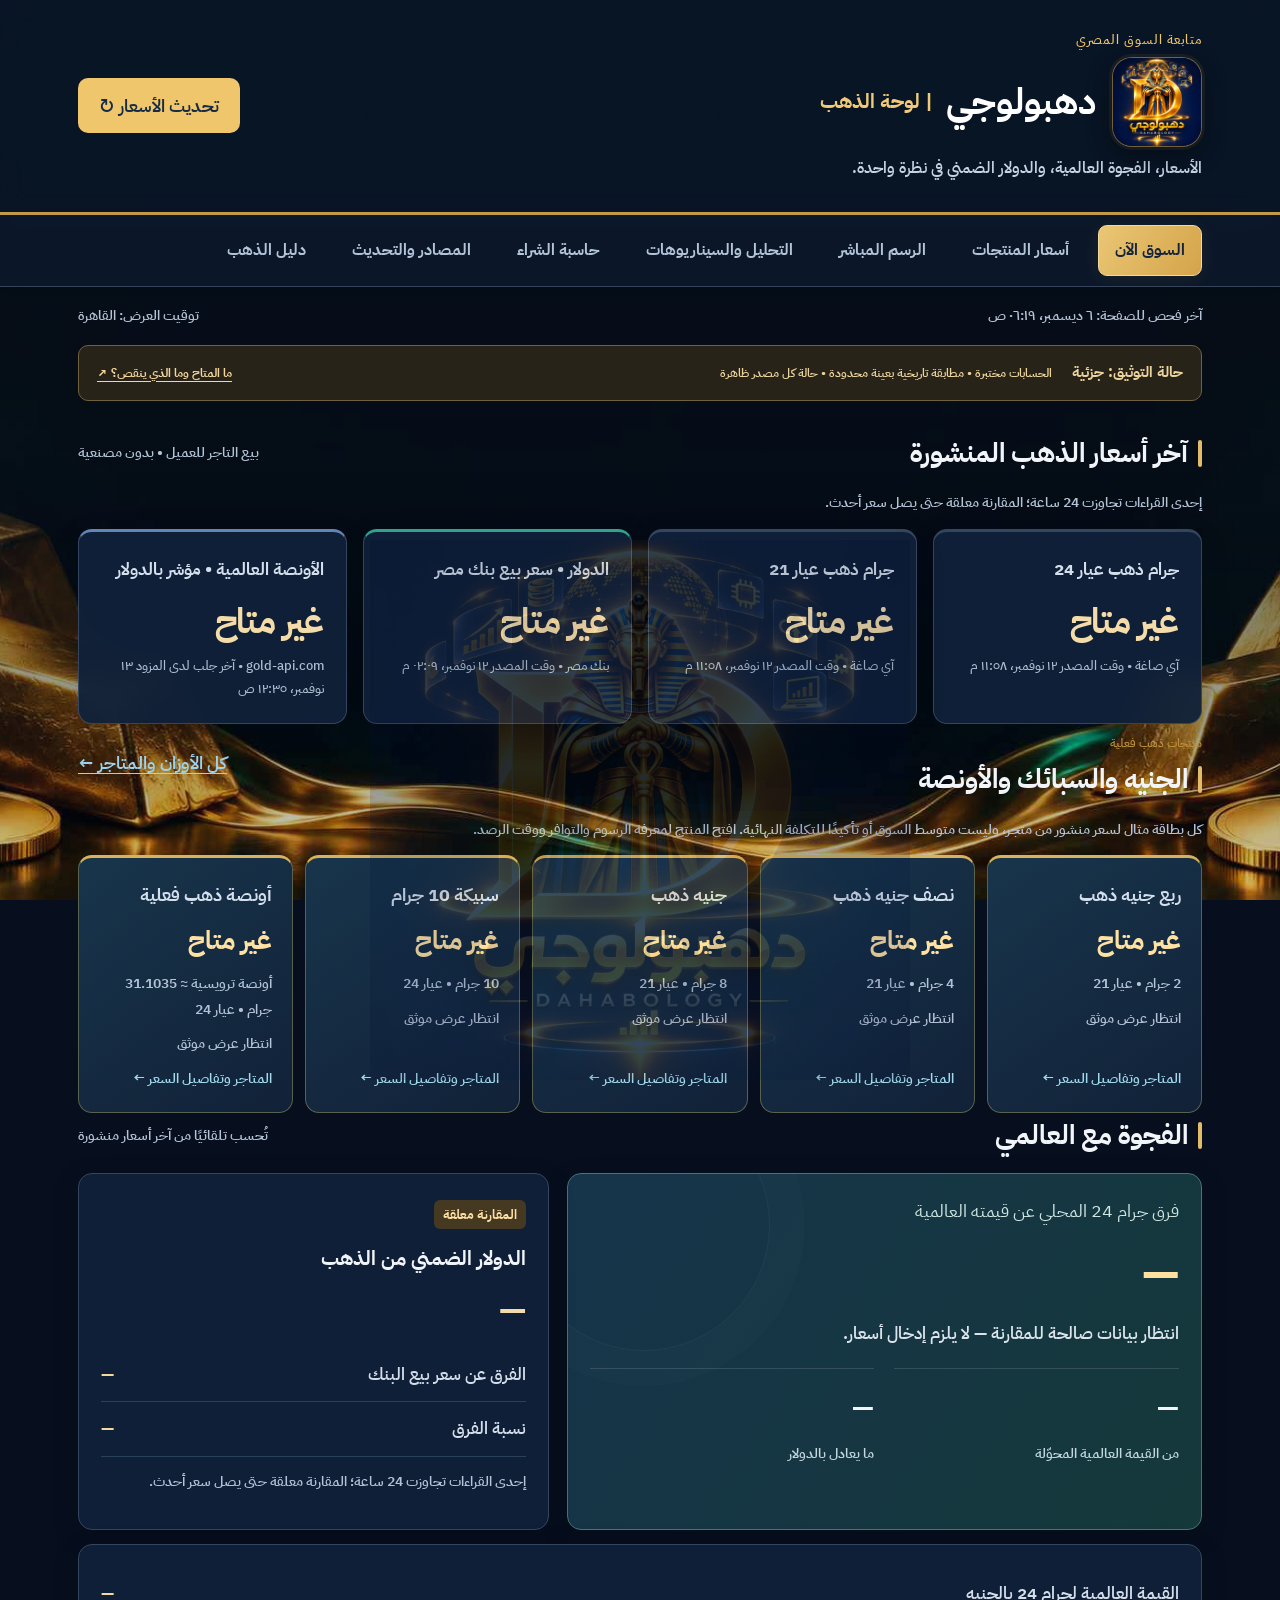
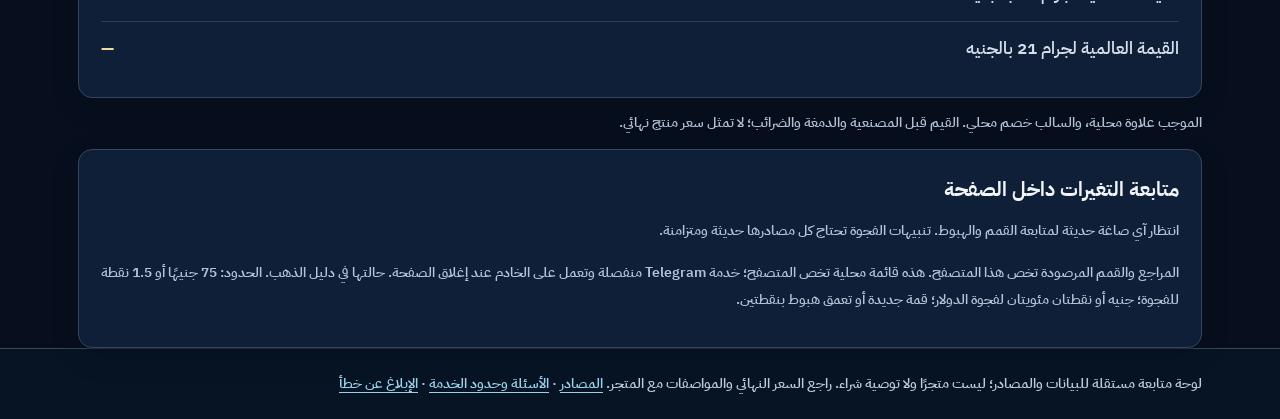
==== commit 0010faf4: "Insert original image watermark layer in market panel and bust cache" ====
--- a/index.html
+++ b/index.html
@@ -6,11 +6,11 @@
 <meta property="og:type" content="website"><meta property="og:locale" content="ar_EG"><meta property="og:url" content="https://ahmedmah1989.github.io/gold-board/">
 <meta property="og:image" content="https://ahmedmah1989.github.io/gold-board/assets/gold-background.jpg">
 <meta name="theme-color" content="#0b1729">
-<link rel="stylesheet" href="design.css?v=brand-polish5"><link rel="stylesheet" href="dark.css?v=1"><link rel="stylesheet" href="products.css?v=public1"></head><body>
+<link rel="stylesheet" href="design.css?v=watermark-layer6"><link rel="stylesheet" href="dark.css?v=1"><link rel="stylesheet" href="products.css?v=public1"></head><body>
 <header><div class="wrap head"><div><div class="eyebrow">متابعة السوق المصري</div><div class="dahabology-identity"><span class="dahabology-logo-frame"><img src="assets/dahabology-original.png" alt="شعار دهبولوجي الأصلي" width="78" height="78"></span><h1>دهبولوجي <span style="font-size:.55em;color:var(--gold-bright)">| لوحة الذهب</span></h1></div><p>الأسعار، الفجوة العالمية، والدولار الضمني في نظرة واحدة.</p></div><button id="refresh" type="button">تحديث الأسعار ↻</button></div></header>
 <nav aria-label="أقسام المنصة"><div class="wrap" role="tablist" aria-label="مساحات العمل"><a href="#market" role="tab" data-tab="market" id="tab-market" aria-controls="panel-market">السوق الآن</a><a href="#products" role="tab" data-tab="products" id="tab-products" aria-controls="panel-products">أسعار المنتجات</a><a href="#live" role="tab" data-tab="live" id="tab-live" aria-controls="panel-live">الرسم المباشر</a><a href="#analysis" role="tab" data-tab="analysis" id="tab-analysis" aria-controls="panel-analysis">التحليل والسيناريوهات</a><a href="#calculator" role="tab" data-tab="calculator" id="tab-calculator" aria-controls="panel-calculator">حاسبة الشراء</a><a href="#sources" role="tab" data-tab="sources" id="tab-sources" aria-controls="panel-sources">المصادر والتحديث</a><a href="#guide" role="tab" data-tab="guide" id="tab-guide" aria-controls="panel-guide">دليل الذهب</a></div></nav>
 <main class="wrap"><div class="status" role="status" aria-live="polite"><span id="fetchStatus">تحميل الأسعار تلقائيًا…</span><span>توقيت العرض: القاهرة</span></div>
-<div class="coverage-strip"><b>حالة التوثيق: جزئية</b><span>الحسابات مختبرة • مطابقة تاريخية بعينة محدودة • حالة كل مصدر ظاهرة</span><a href="#coverage">ما المتاح وما الذي ينقص؟ ↗</a></div><div id="panel-market" data-panel="market" role="tabpanel" aria-labelledby="tab-market"><section id="prices"><div class="section-head"><h2>آخر أسعار الذهب المنشورة</h2><span class="small">بيع التاجر للعميل • بدون مصنعية</span></div><p id="marketFreshness" class="notice" role="status">فحص أوقات المصادر…</p><div class="cards">
+<div class="coverage-strip"><b>حالة التوثيق: جزئية</b><span>الحسابات مختبرة • مطابقة تاريخية بعينة محدودة • حالة كل مصدر ظاهرة</span><a href="#coverage">ما المتاح وما الذي ينقص؟ ↗</a></div><div id="panel-market" data-panel="market" role="tabpanel" aria-labelledby="tab-market"><div class="dahabology-watermark" aria-hidden="true"><img src="assets/dahabology-original.png" alt="" loading="eager" decoding="async"></div><section id="prices"><div class="section-head"><h2>آخر أسعار الذهب المنشورة</h2><span class="small">بيع التاجر للعميل • بدون مصنعية</span></div><p id="marketFreshness" class="notice" role="status">فحص أوقات المصادر…</p><div class="cards">
 <article class="card"><div class="label">جرام ذهب عيار 24</div><div class="number" id="price24">—</div><div class="source-time" id="time24">آي صاغة • في انتظار المصدر</div></article>
 <article class="card"><div class="label">جرام ذهب عيار 21</div><div class="number" id="price21">—</div><div class="source-time" id="time21">آي صاغة • في انتظار المصدر</div></article>
 <article class="card"><div class="label">الدولار • سعر بيع بنك مصر</div><div class="number" id="priceBank">—</div><div class="source-time" id="timeBank">سعر النقد المنشور • في انتظار المصدر</div></article>
--- a/design.css
+++ b/design.css
@@ -28,3 +28,11 @@
  .head .dahabology-identity h1{font-size:clamp(22px,6vw,29px)}
 }
 @media print{#panel-market::before{opacity:.03}}
+
+/* Explicit image layer ensures watermark displays over opaque market cards. */
+#panel-market::before{display:none!important}
+#panel-market .dahabology-watermark{position:absolute!important;top:115px;left:50%;transform:translateX(-50%);width:min(65vw,540px);height:auto;z-index:10!important;pointer-events:none!important;display:block!important;opacity:.14}
+#panel-market .dahabology-watermark img{display:block;width:100%;height:auto;object-fit:contain}
+#panel-market .card > *,#panel-market .box > *,#panel-market .hero > *,#panel-market .chart > *{position:relative;z-index:11}
+@media(max-width:600px){#panel-market .dahabology-watermark{top:145px;width:84vw;opacity:.09}}
+@media print{#panel-market .dahabology-watermark{opacity:.05}}
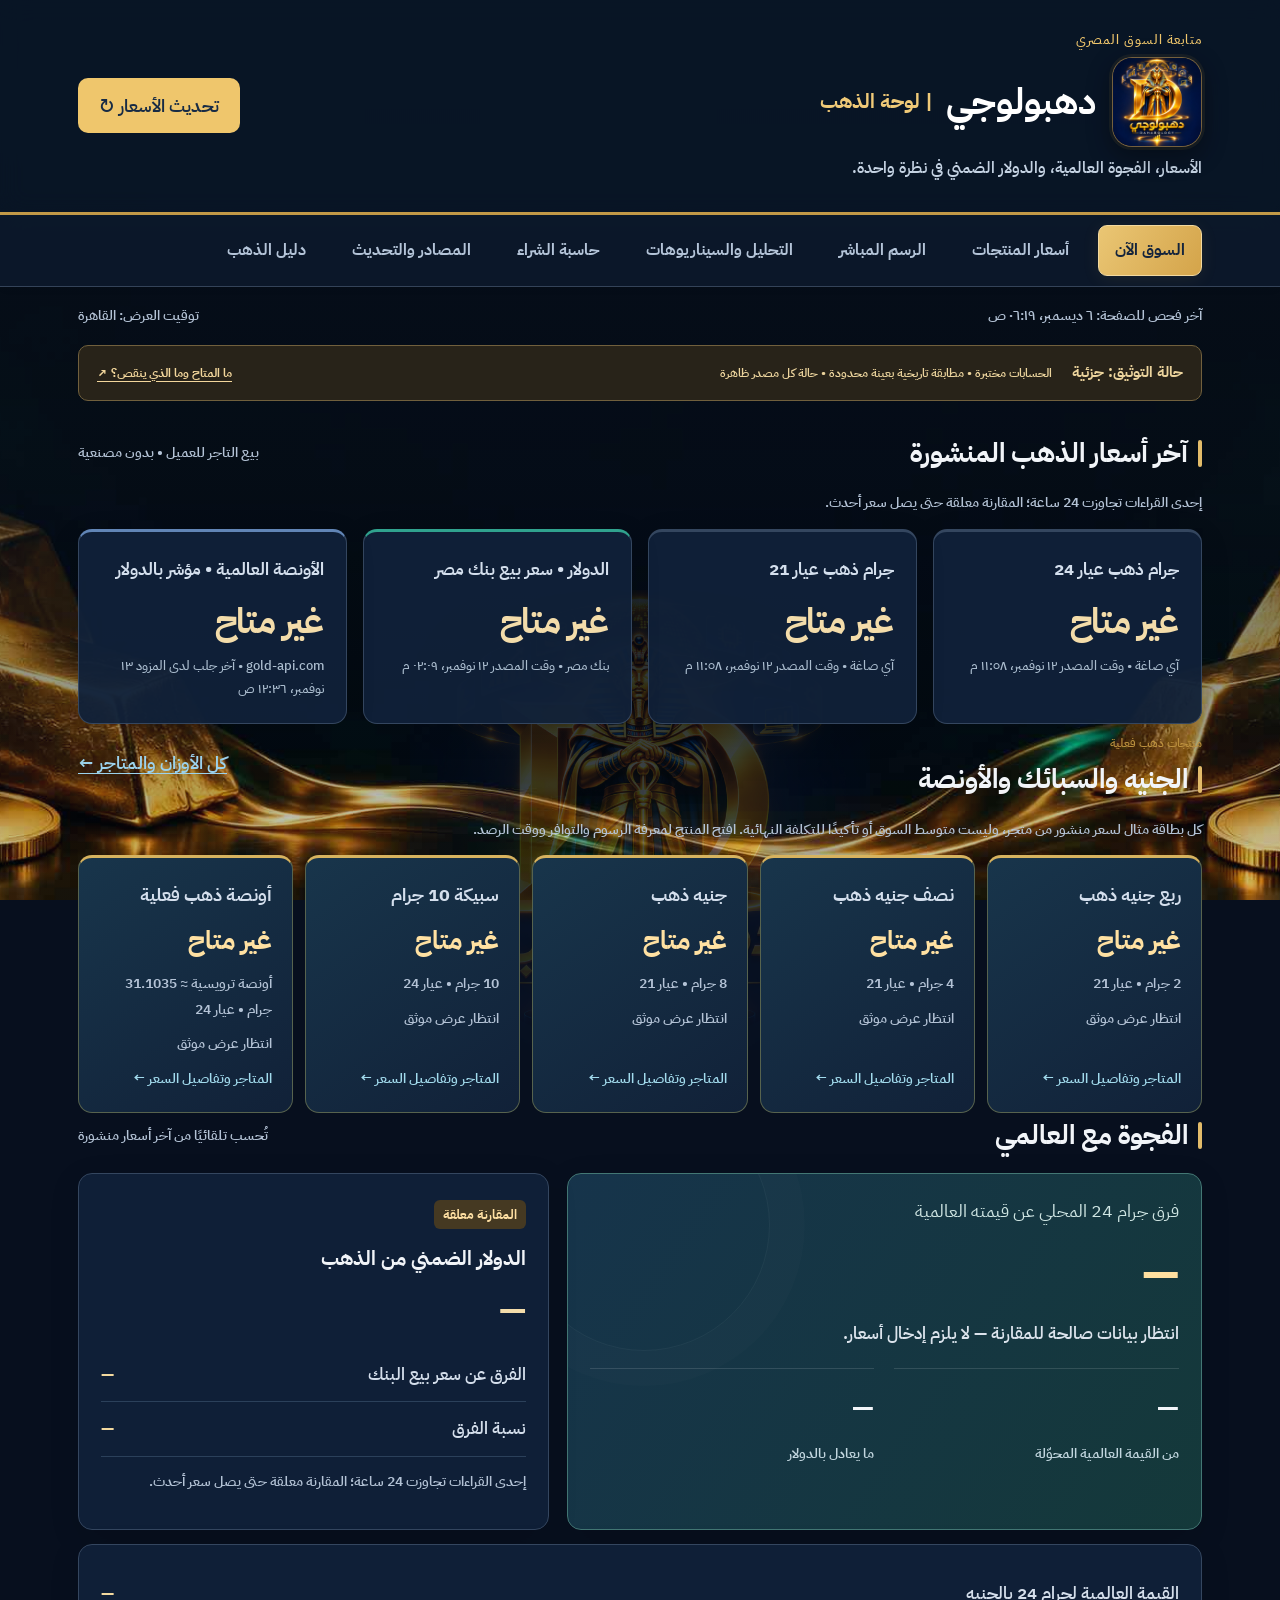
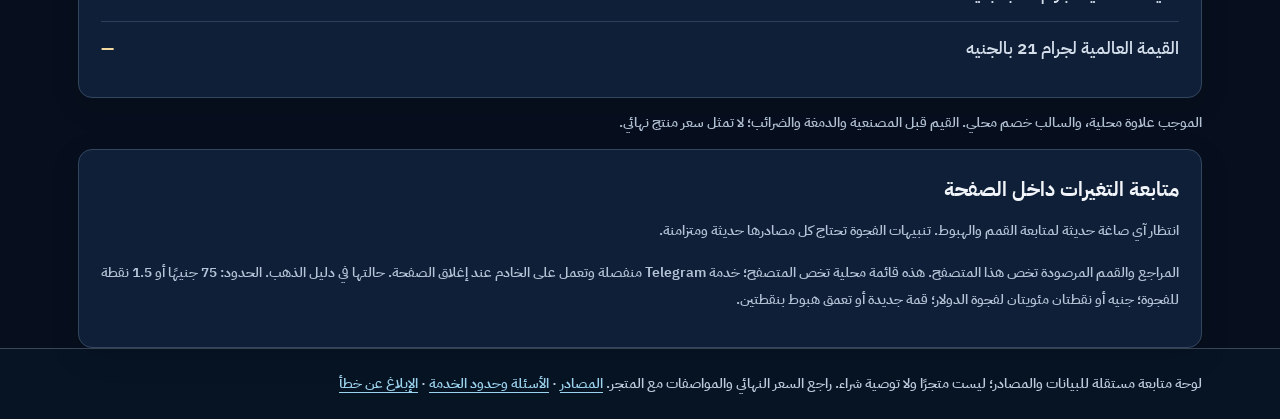
==== commit dbcaaa59: "Refresh watermark stylesheet version" ====
--- a/index.html
+++ b/index.html
@@ -6,7 +6,7 @@
 <meta property="og:type" content="website"><meta property="og:locale" content="ar_EG"><meta property="og:url" content="https://ahmedmah1989.github.io/gold-board/">
 <meta property="og:image" content="https://ahmedmah1989.github.io/gold-board/assets/gold-background.jpg">
 <meta name="theme-color" content="#0b1729">
-<link rel="stylesheet" href="design.css?v=watermark-layer6"><link rel="stylesheet" href="dark.css?v=1"><link rel="stylesheet" href="products.css?v=public1"></head><body>
+<link rel="stylesheet" href="design.css?v=watermark-refine7"><link rel="stylesheet" href="dark.css?v=1"><link rel="stylesheet" href="products.css?v=public1"></head><body>
 <header><div class="wrap head"><div><div class="eyebrow">متابعة السوق المصري</div><div class="dahabology-identity"><span class="dahabology-logo-frame"><img src="assets/dahabology-original.png" alt="شعار دهبولوجي الأصلي" width="78" height="78"></span><h1>دهبولوجي <span style="font-size:.55em;color:var(--gold-bright)">| لوحة الذهب</span></h1></div><p>الأسعار، الفجوة العالمية، والدولار الضمني في نظرة واحدة.</p></div><button id="refresh" type="button">تحديث الأسعار ↻</button></div></header>
 <nav aria-label="أقسام المنصة"><div class="wrap" role="tablist" aria-label="مساحات العمل"><a href="#market" role="tab" data-tab="market" id="tab-market" aria-controls="panel-market">السوق الآن</a><a href="#products" role="tab" data-tab="products" id="tab-products" aria-controls="panel-products">أسعار المنتجات</a><a href="#live" role="tab" data-tab="live" id="tab-live" aria-controls="panel-live">الرسم المباشر</a><a href="#analysis" role="tab" data-tab="analysis" id="tab-analysis" aria-controls="panel-analysis">التحليل والسيناريوهات</a><a href="#calculator" role="tab" data-tab="calculator" id="tab-calculator" aria-controls="panel-calculator">حاسبة الشراء</a><a href="#sources" role="tab" data-tab="sources" id="tab-sources" aria-controls="panel-sources">المصادر والتحديث</a><a href="#guide" role="tab" data-tab="guide" id="tab-guide" aria-controls="panel-guide">دليل الذهب</a></div></nav>
 <main class="wrap"><div class="status" role="status" aria-live="polite"><span id="fetchStatus">تحميل الأسعار تلقائيًا…</span><span>توقيت العرض: القاهرة</span></div>
--- a/design.css
+++ b/design.css
@@ -36,3 +36,20 @@
 #panel-market .card > *,#panel-market .box > *,#panel-market .hero > *,#panel-market .chart > *{position:relative;z-index:11}
 @media(max-width:600px){#panel-market .dahabology-watermark{top:145px;width:84vw;opacity:.09}}
 @media print{#panel-market .dahabology-watermark{opacity:.05}}
+
+/* Brand watermark refinement: original image, optically isolated from data. */
+#panel-market .dahabology-watermark{
+ top:165px!important;left:50%!important;transform:translateX(-50%)!important;
+ width:min(53vw,460px)!important;height:auto!important;
+ opacity:.22!important;mix-blend-mode:screen;
+ -webkit-mask-image:radial-gradient(ellipse 66% 66% at 50% 47%,#000 37%,transparent 100%);
+ mask-image:radial-gradient(ellipse 66% 66% at 50% 47%,#000 37%,transparent 100%);
+ z-index:2!important;pointer-events:none!important;
+}
+#panel-market .dahabology-watermark img{width:100%!important;height:auto!important;display:block!important}
+#panel-market > section{position:relative;z-index:3}
+#panel-market .card,#panel-market .box,#panel-market .chart,#panel-market .tblw{position:relative;z-index:3}
+@media(max-width:600px){
+ #panel-market .dahabology-watermark{top:200px!important;width:72vw!important;opacity:.14!important}
+}
+@media print{#panel-market .dahabology-watermark{opacity:.065!important;mix-blend-mode:normal}}
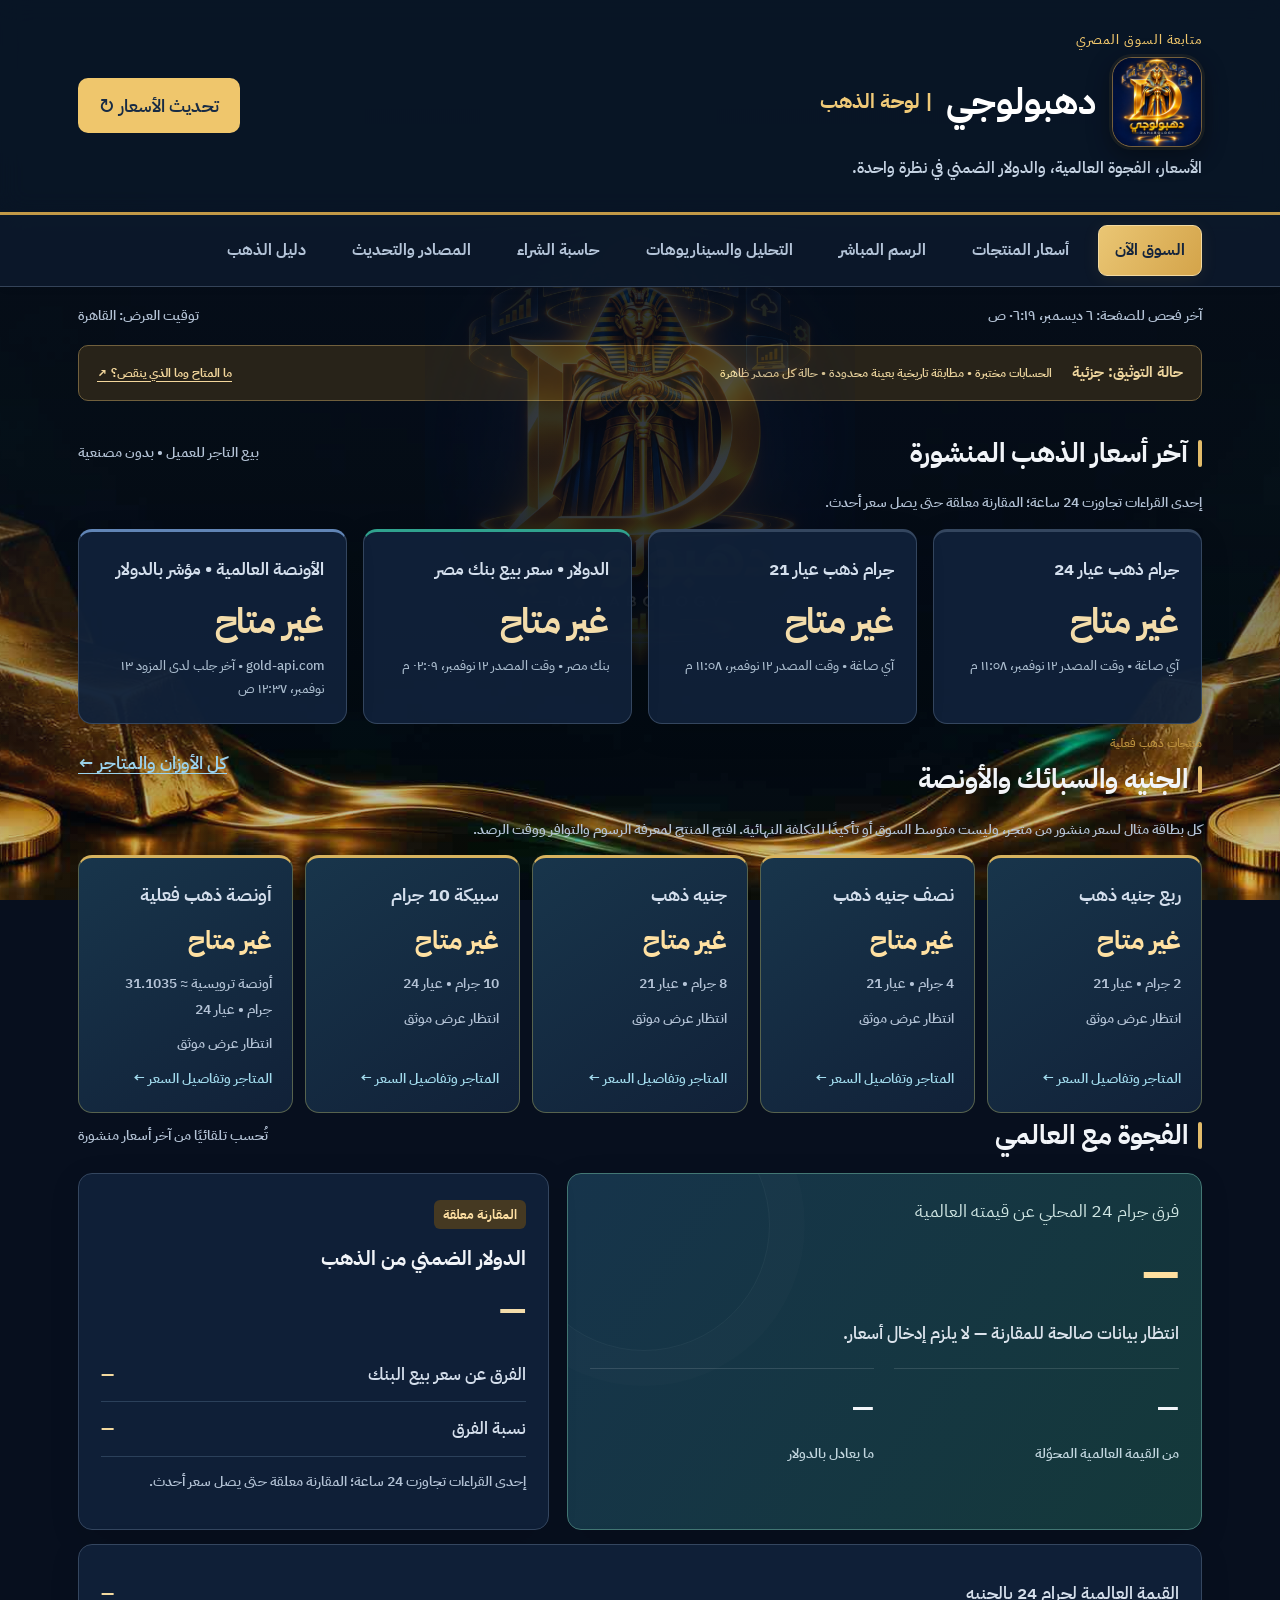
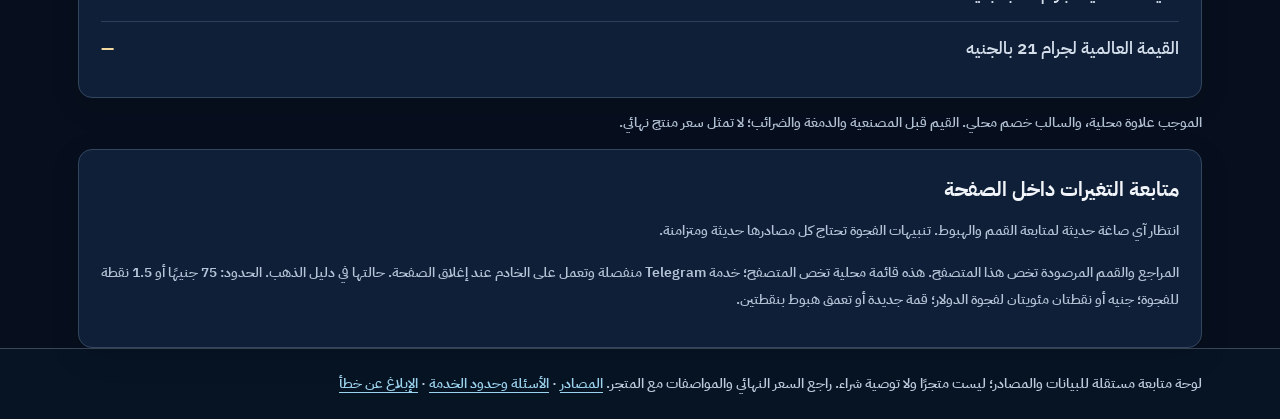
==== commit 92b97363: "Refresh fixed watermark stylesheet" ====
--- a/index.html
+++ b/index.html
@@ -6,7 +6,7 @@
 <meta property="og:type" content="website"><meta property="og:locale" content="ar_EG"><meta property="og:url" content="https://ahmedmah1989.github.io/gold-board/">
 <meta property="og:image" content="https://ahmedmah1989.github.io/gold-board/assets/gold-background.jpg">
 <meta name="theme-color" content="#0b1729">
-<link rel="stylesheet" href="design.css?v=watermark-refine7"><link rel="stylesheet" href="dark.css?v=1"><link rel="stylesheet" href="products.css?v=public1"></head><body>
+<link rel="stylesheet" href="design.css?v=fixed-watermark8"><link rel="stylesheet" href="dark.css?v=1"><link rel="stylesheet" href="products.css?v=public1"></head><body>
 <header><div class="wrap head"><div><div class="eyebrow">متابعة السوق المصري</div><div class="dahabology-identity"><span class="dahabology-logo-frame"><img src="assets/dahabology-original.png" alt="شعار دهبولوجي الأصلي" width="78" height="78"></span><h1>دهبولوجي <span style="font-size:.55em;color:var(--gold-bright)">| لوحة الذهب</span></h1></div><p>الأسعار، الفجوة العالمية، والدولار الضمني في نظرة واحدة.</p></div><button id="refresh" type="button">تحديث الأسعار ↻</button></div></header>
 <nav aria-label="أقسام المنصة"><div class="wrap" role="tablist" aria-label="مساحات العمل"><a href="#market" role="tab" data-tab="market" id="tab-market" aria-controls="panel-market">السوق الآن</a><a href="#products" role="tab" data-tab="products" id="tab-products" aria-controls="panel-products">أسعار المنتجات</a><a href="#live" role="tab" data-tab="live" id="tab-live" aria-controls="panel-live">الرسم المباشر</a><a href="#analysis" role="tab" data-tab="analysis" id="tab-analysis" aria-controls="panel-analysis">التحليل والسيناريوهات</a><a href="#calculator" role="tab" data-tab="calculator" id="tab-calculator" aria-controls="panel-calculator">حاسبة الشراء</a><a href="#sources" role="tab" data-tab="sources" id="tab-sources" aria-controls="panel-sources">المصادر والتحديث</a><a href="#guide" role="tab" data-tab="guide" id="tab-guide" aria-controls="panel-guide">دليل الذهب</a></div></nav>
 <main class="wrap"><div class="status" role="status" aria-live="polite"><span id="fetchStatus">تحميل الأسعار تلقائيًا…</span><span>توقيت العرض: القاهرة</span></div>
--- a/design.css
+++ b/design.css
@@ -53,3 +53,19 @@
  #panel-market .dahabology-watermark{top:200px!important;width:72vw!important;opacity:.14!important}
 }
 @media print{#panel-market .dahabology-watermark{opacity:.065!important;mix-blend-mode:normal}}
+
+/* Fixed viewport watermark: stays centered during horizontal and vertical scrolling. */
+#panel-market .dahabology-watermark{
+ position:fixed!important;
+ top:50%!important;left:50%!important;right:auto!important;bottom:auto!important;
+ transform:translate(-50%,-50%)!important;
+ width:min(48vw,430px)!important;
+ z-index:2!important;pointer-events:none!important;
+ opacity:.19!important;
+}
+@media(max-width:600px){
+ #panel-market .dahabology-watermark{width:72vw!important;opacity:.12!important}
+}
+@media print{
+ #panel-market .dahabology-watermark{position:absolute!important;top:180px!important;opacity:.05!important}
+}
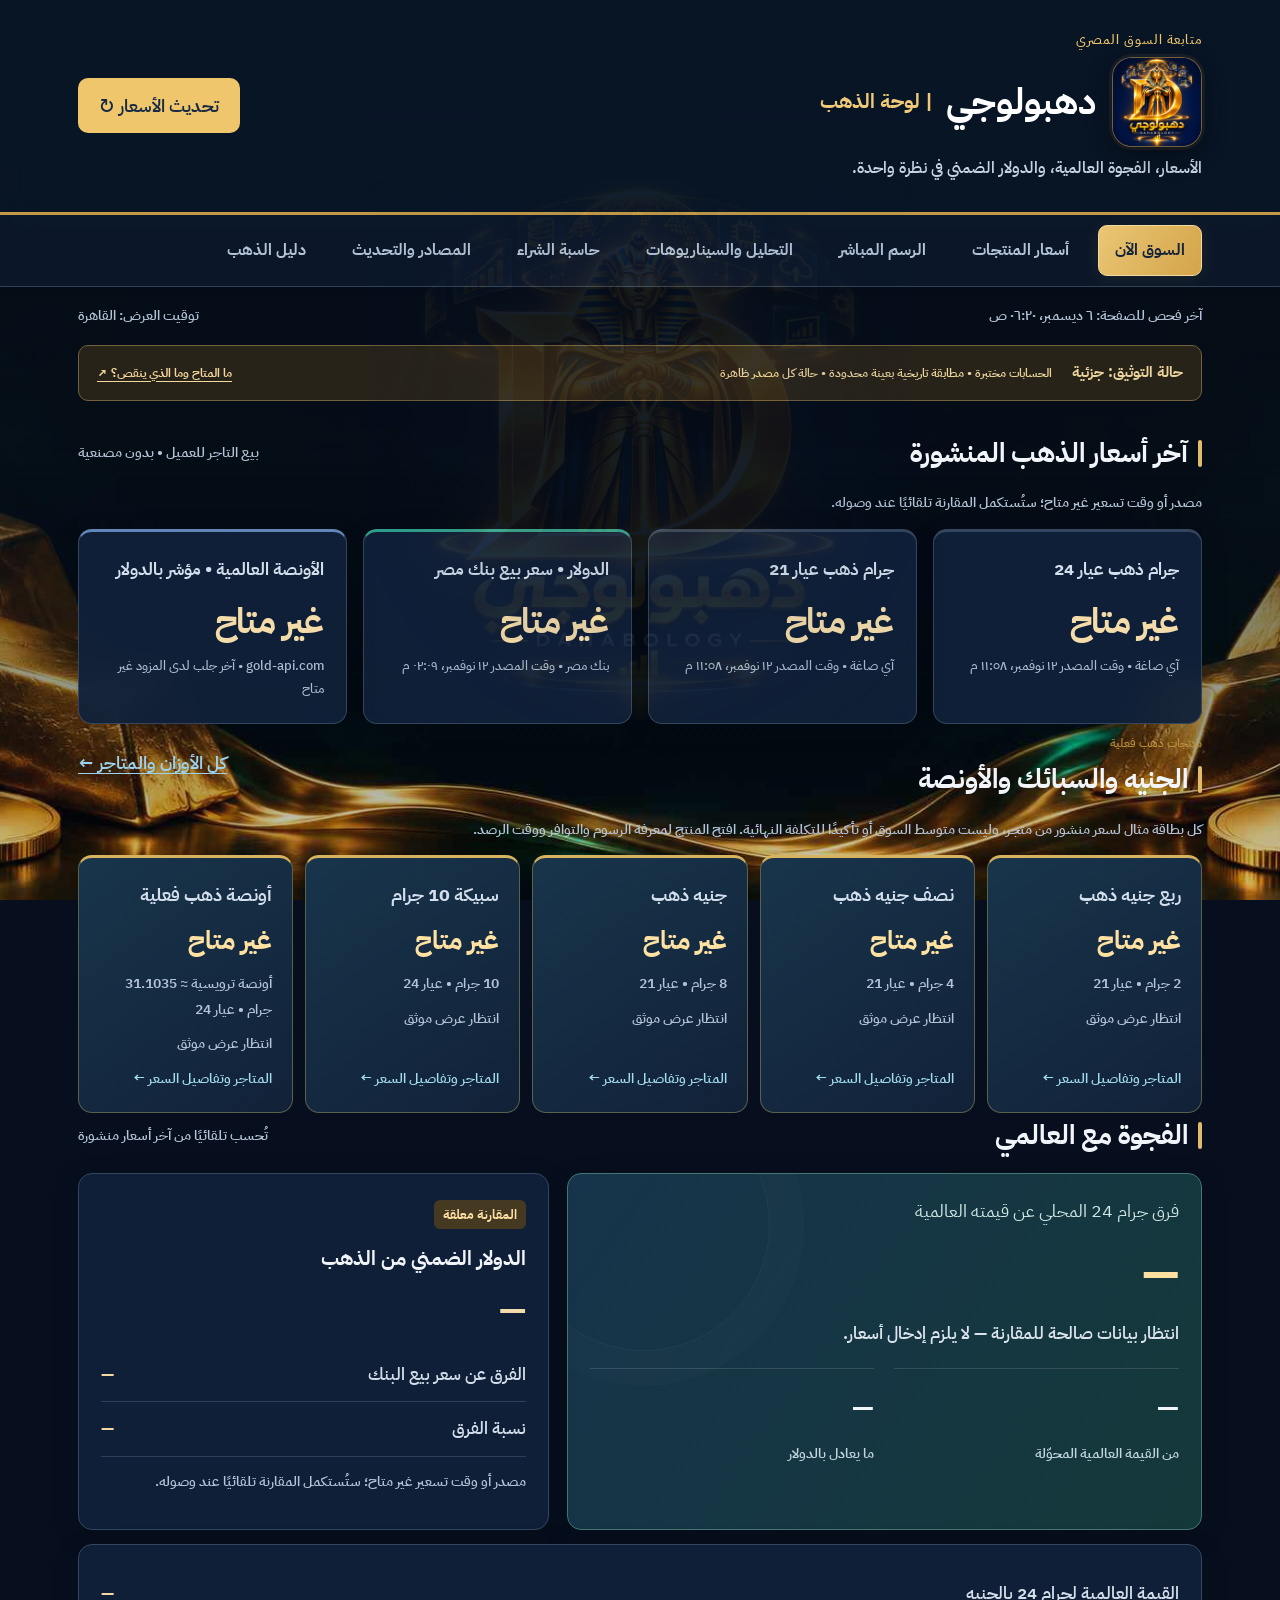
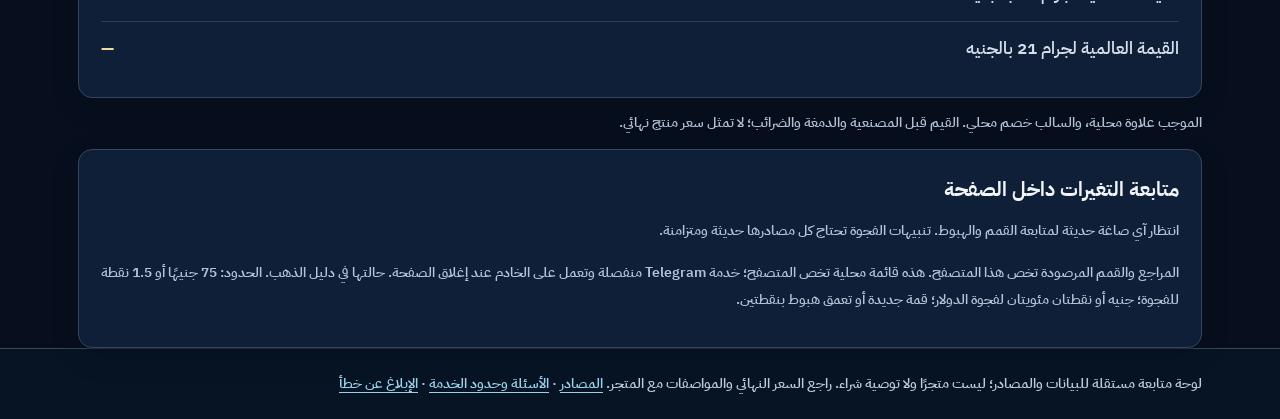
==== commit 3f59f9f6: "Move original watermark to body viewport overlay and refresh styles" ====
--- a/index.html
+++ b/index.html
@@ -6,11 +6,12 @@
 <meta property="og:type" content="website"><meta property="og:locale" content="ar_EG"><meta property="og:url" content="https://ahmedmah1989.github.io/gold-board/">
 <meta property="og:image" content="https://ahmedmah1989.github.io/gold-board/assets/gold-background.jpg">
 <meta name="theme-color" content="#0b1729">
-<link rel="stylesheet" href="design.css?v=fixed-watermark8"><link rel="stylesheet" href="dark.css?v=1"><link rel="stylesheet" href="products.css?v=public1"></head><body>
+<link rel="stylesheet" href="design.css?v=viewport-responsive9"><link rel="stylesheet" href="dark.css?v=1"><link rel="stylesheet" href="products.css?v=public1"></head><body>
+<div class="dahabology-viewport-watermark" aria-hidden="true"><img src="assets/dahabology-original.png" alt="" decoding="async"></div>
 <header><div class="wrap head"><div><div class="eyebrow">متابعة السوق المصري</div><div class="dahabology-identity"><span class="dahabology-logo-frame"><img src="assets/dahabology-original.png" alt="شعار دهبولوجي الأصلي" width="78" height="78"></span><h1>دهبولوجي <span style="font-size:.55em;color:var(--gold-bright)">| لوحة الذهب</span></h1></div><p>الأسعار، الفجوة العالمية، والدولار الضمني في نظرة واحدة.</p></div><button id="refresh" type="button">تحديث الأسعار ↻</button></div></header>
 <nav aria-label="أقسام المنصة"><div class="wrap" role="tablist" aria-label="مساحات العمل"><a href="#market" role="tab" data-tab="market" id="tab-market" aria-controls="panel-market">السوق الآن</a><a href="#products" role="tab" data-tab="products" id="tab-products" aria-controls="panel-products">أسعار المنتجات</a><a href="#live" role="tab" data-tab="live" id="tab-live" aria-controls="panel-live">الرسم المباشر</a><a href="#analysis" role="tab" data-tab="analysis" id="tab-analysis" aria-controls="panel-analysis">التحليل والسيناريوهات</a><a href="#calculator" role="tab" data-tab="calculator" id="tab-calculator" aria-controls="panel-calculator">حاسبة الشراء</a><a href="#sources" role="tab" data-tab="sources" id="tab-sources" aria-controls="panel-sources">المصادر والتحديث</a><a href="#guide" role="tab" data-tab="guide" id="tab-guide" aria-controls="panel-guide">دليل الذهب</a></div></nav>
 <main class="wrap"><div class="status" role="status" aria-live="polite"><span id="fetchStatus">تحميل الأسعار تلقائيًا…</span><span>توقيت العرض: القاهرة</span></div>
-<div class="coverage-strip"><b>حالة التوثيق: جزئية</b><span>الحسابات مختبرة • مطابقة تاريخية بعينة محدودة • حالة كل مصدر ظاهرة</span><a href="#coverage">ما المتاح وما الذي ينقص؟ ↗</a></div><div id="panel-market" data-panel="market" role="tabpanel" aria-labelledby="tab-market"><div class="dahabology-watermark" aria-hidden="true"><img src="assets/dahabology-original.png" alt="" loading="eager" decoding="async"></div><section id="prices"><div class="section-head"><h2>آخر أسعار الذهب المنشورة</h2><span class="small">بيع التاجر للعميل • بدون مصنعية</span></div><p id="marketFreshness" class="notice" role="status">فحص أوقات المصادر…</p><div class="cards">
+<div class="coverage-strip"><b>حالة التوثيق: جزئية</b><span>الحسابات مختبرة • مطابقة تاريخية بعينة محدودة • حالة كل مصدر ظاهرة</span><a href="#coverage">ما المتاح وما الذي ينقص؟ ↗</a></div><div id="panel-market" data-panel="market" role="tabpanel" aria-labelledby="tab-market"><section id="prices"><div class="section-head"><h2>آخر أسعار الذهب المنشورة</h2><span class="small">بيع التاجر للعميل • بدون مصنعية</span></div><p id="marketFreshness" class="notice" role="status">فحص أوقات المصادر…</p><div class="cards">
 <article class="card"><div class="label">جرام ذهب عيار 24</div><div class="number" id="price24">—</div><div class="source-time" id="time24">آي صاغة • في انتظار المصدر</div></article>
 <article class="card"><div class="label">جرام ذهب عيار 21</div><div class="number" id="price21">—</div><div class="source-time" id="time21">آي صاغة • في انتظار المصدر</div></article>
 <article class="card"><div class="label">الدولار • سعر بيع بنك مصر</div><div class="number" id="priceBank">—</div><div class="source-time" id="timeBank">سعر النقد المنشور • في انتظار المصدر</div></article>
--- a/design.css
+++ b/design.css
@@ -69,3 +69,29 @@
 @media print{
  #panel-market .dahabology-watermark{position:absolute!important;top:180px!important;opacity:.05!important}
 }
+
+/* Responsive, viewport-anchored watermark across the entire site.
+   Body-level element avoids containing-block issues from tab transforms/scroll containers. */
+#panel-market .dahabology-watermark{display:none!important}
+body > .dahabology-viewport-watermark{
+ position:fixed!important;inset:0!important;top:0!important;left:0!important;
+ width:100vw!important;height:100dvh!important;min-height:100vh;
+ z-index:100!important;display:flex!important;align-items:center!important;justify-content:center!important;
+ pointer-events:none!important;overflow:hidden!important;opacity:1!important;
+ transform:none!important;mix-blend-mode:normal!important;
+}
+body > .dahabology-viewport-watermark img{
+ display:block!important;position:static!important;flex:none!important;
+ width:auto!important;height:auto!important;
+ max-width:min(54vw,540px)!important;max-height:65dvh!important;
+ object-fit:contain!important;opacity:.075!important;mix-blend-mode:screen!important;
+ -webkit-mask-image:radial-gradient(ellipse 70% 70% at center,#000 45%,transparent 100%);
+ mask-image:radial-gradient(ellipse 70% 70% at center,#000 45%,transparent 100%);
+}
+@media(min-width:601px) and (max-width:1024px){
+ body > .dahabology-viewport-watermark img{max-width:60vw!important;max-height:58dvh!important;opacity:.065!important}
+}
+@media(max-width:600px){
+ body > .dahabology-viewport-watermark img{max-width:82vw!important;max-height:52dvh!important;opacity:.05!important}
+}
+@media print{body > .dahabology-viewport-watermark{display:none!important}}
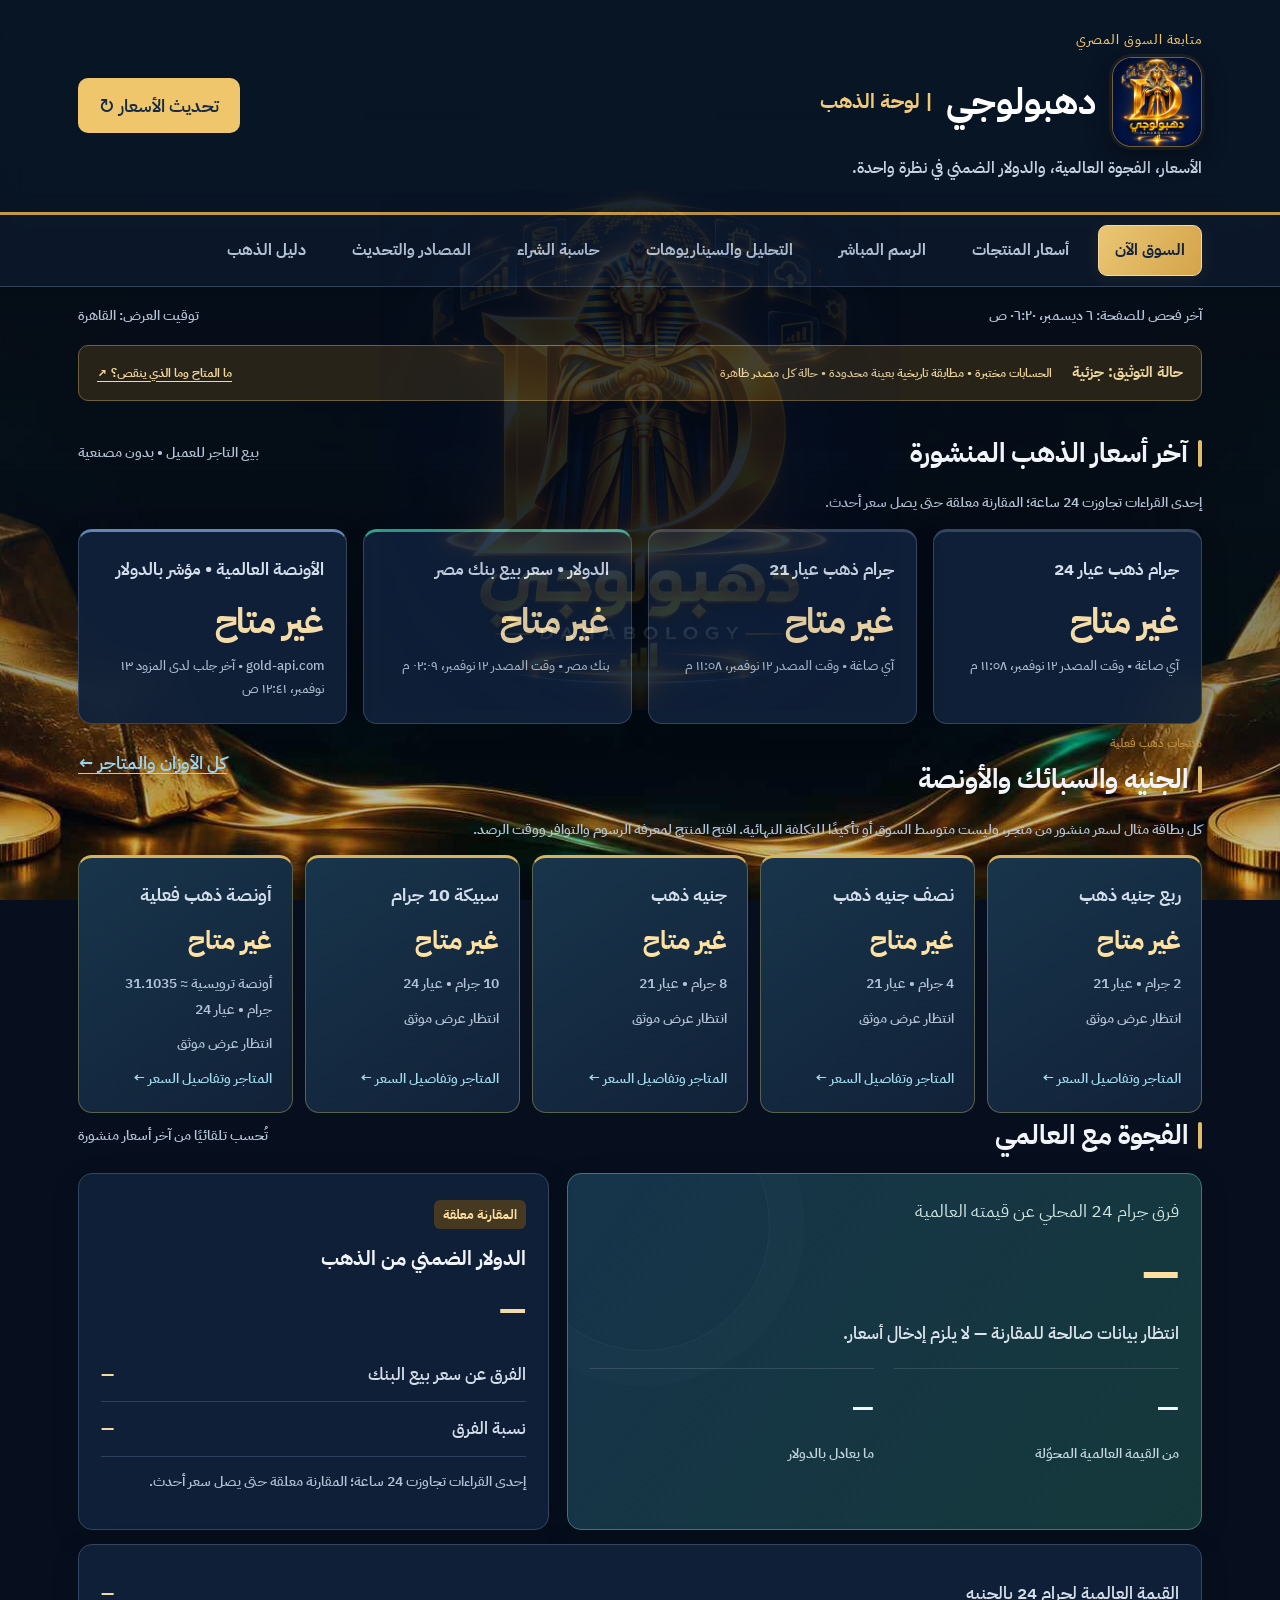
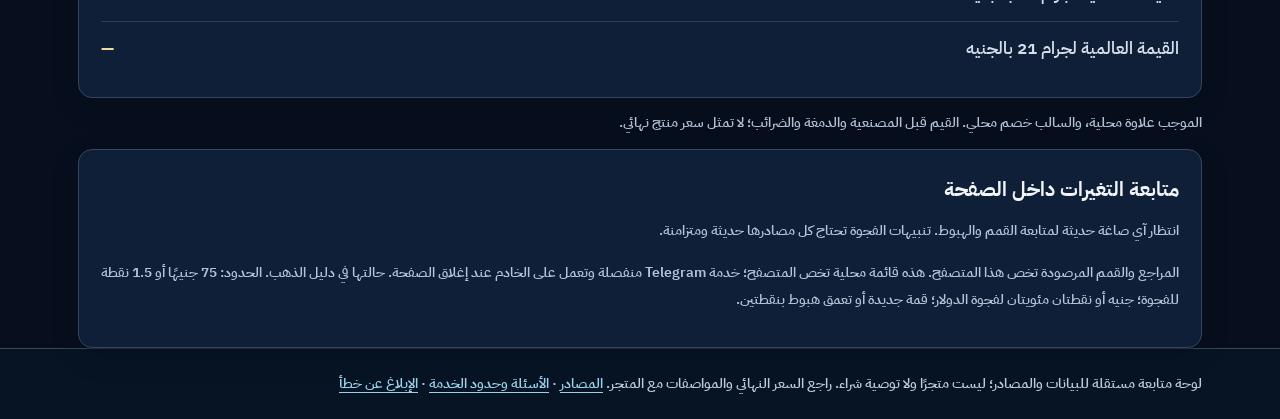
==== commit ce54c807: "Publish site-wide watermark CSS on every tab" ====
--- a/index.html
+++ b/index.html
@@ -6,7 +6,7 @@
 <meta property="og:type" content="website"><meta property="og:locale" content="ar_EG"><meta property="og:url" content="https://ahmedmah1989.github.io/gold-board/">
 <meta property="og:image" content="https://ahmedmah1989.github.io/gold-board/assets/gold-background.jpg">
 <meta name="theme-color" content="#0b1729">
-<link rel="stylesheet" href="design.css?v=viewport-responsive9"><link rel="stylesheet" href="dark.css?v=1"><link rel="stylesheet" href="products.css?v=public1"></head><body>
+<link rel="stylesheet" href="design.css?v=all-tabs-watermark10"><link rel="stylesheet" href="dark.css?v=1"><link rel="stylesheet" href="products.css?v=public1"></head><body>
 <div class="dahabology-viewport-watermark" aria-hidden="true"><img src="assets/dahabology-original.png" alt="" decoding="async"></div>
 <header><div class="wrap head"><div><div class="eyebrow">متابعة السوق المصري</div><div class="dahabology-identity"><span class="dahabology-logo-frame"><img src="assets/dahabology-original.png" alt="شعار دهبولوجي الأصلي" width="78" height="78"></span><h1>دهبولوجي <span style="font-size:.55em;color:var(--gold-bright)">| لوحة الذهب</span></h1></div><p>الأسعار، الفجوة العالمية، والدولار الضمني في نظرة واحدة.</p></div><button id="refresh" type="button">تحديث الأسعار ↻</button></div></header>
 <nav aria-label="أقسام المنصة"><div class="wrap" role="tablist" aria-label="مساحات العمل"><a href="#market" role="tab" data-tab="market" id="tab-market" aria-controls="panel-market">السوق الآن</a><a href="#products" role="tab" data-tab="products" id="tab-products" aria-controls="panel-products">أسعار المنتجات</a><a href="#live" role="tab" data-tab="live" id="tab-live" aria-controls="panel-live">الرسم المباشر</a><a href="#analysis" role="tab" data-tab="analysis" id="tab-analysis" aria-controls="panel-analysis">التحليل والسيناريوهات</a><a href="#calculator" role="tab" data-tab="calculator" id="tab-calculator" aria-controls="panel-calculator">حاسبة الشراء</a><a href="#sources" role="tab" data-tab="sources" id="tab-sources" aria-controls="panel-sources">المصادر والتحديث</a><a href="#guide" role="tab" data-tab="guide" id="tab-guide" aria-controls="panel-guide">دليل الذهب</a></div></nav>
--- a/design.css
+++ b/design.css
@@ -95,3 +95,25 @@
  body > .dahabology-viewport-watermark img{max-width:82vw!important;max-height:52dvh!important;opacity:.05!important}
 }
 @media print{body > .dahabology-viewport-watermark{display:none!important}}
+
+/* Consistent site-wide watermark across every tab (market, live, analysis,
+   calculator, products, sources, guide), including opaque cards. */
+body > .dahabology-viewport-watermark{
+ position:fixed!important;inset:0!important;
+ width:100%!important;height:100vh!important;height:100dvh!important;
+ z-index:2147483000!important;pointer-events:none!important;
+ display:grid!important;place-items:center!important;
+ visibility:visible!important;opacity:1!important;
+}
+body > .dahabology-viewport-watermark img{
+ width:min(52vw,520px)!important;height:auto!important;
+ max-width:calc(100vw - 32px)!important;max-height:62vh!important;max-height:62dvh!important;
+ opacity:.13!important;mix-blend-mode:normal!important;
+}
+@media(min-width:601px) and (max-width:1024px){
+ body > .dahabology-viewport-watermark img{width:62vw!important;max-height:58dvh!important;opacity:.11!important}
+}
+@media(max-width:600px){
+ body > .dahabology-viewport-watermark img{width:80vw!important;max-height:50dvh!important;opacity:.09!important}
+}
+@media print{body > .dahabology-viewport-watermark{display:none!important}}
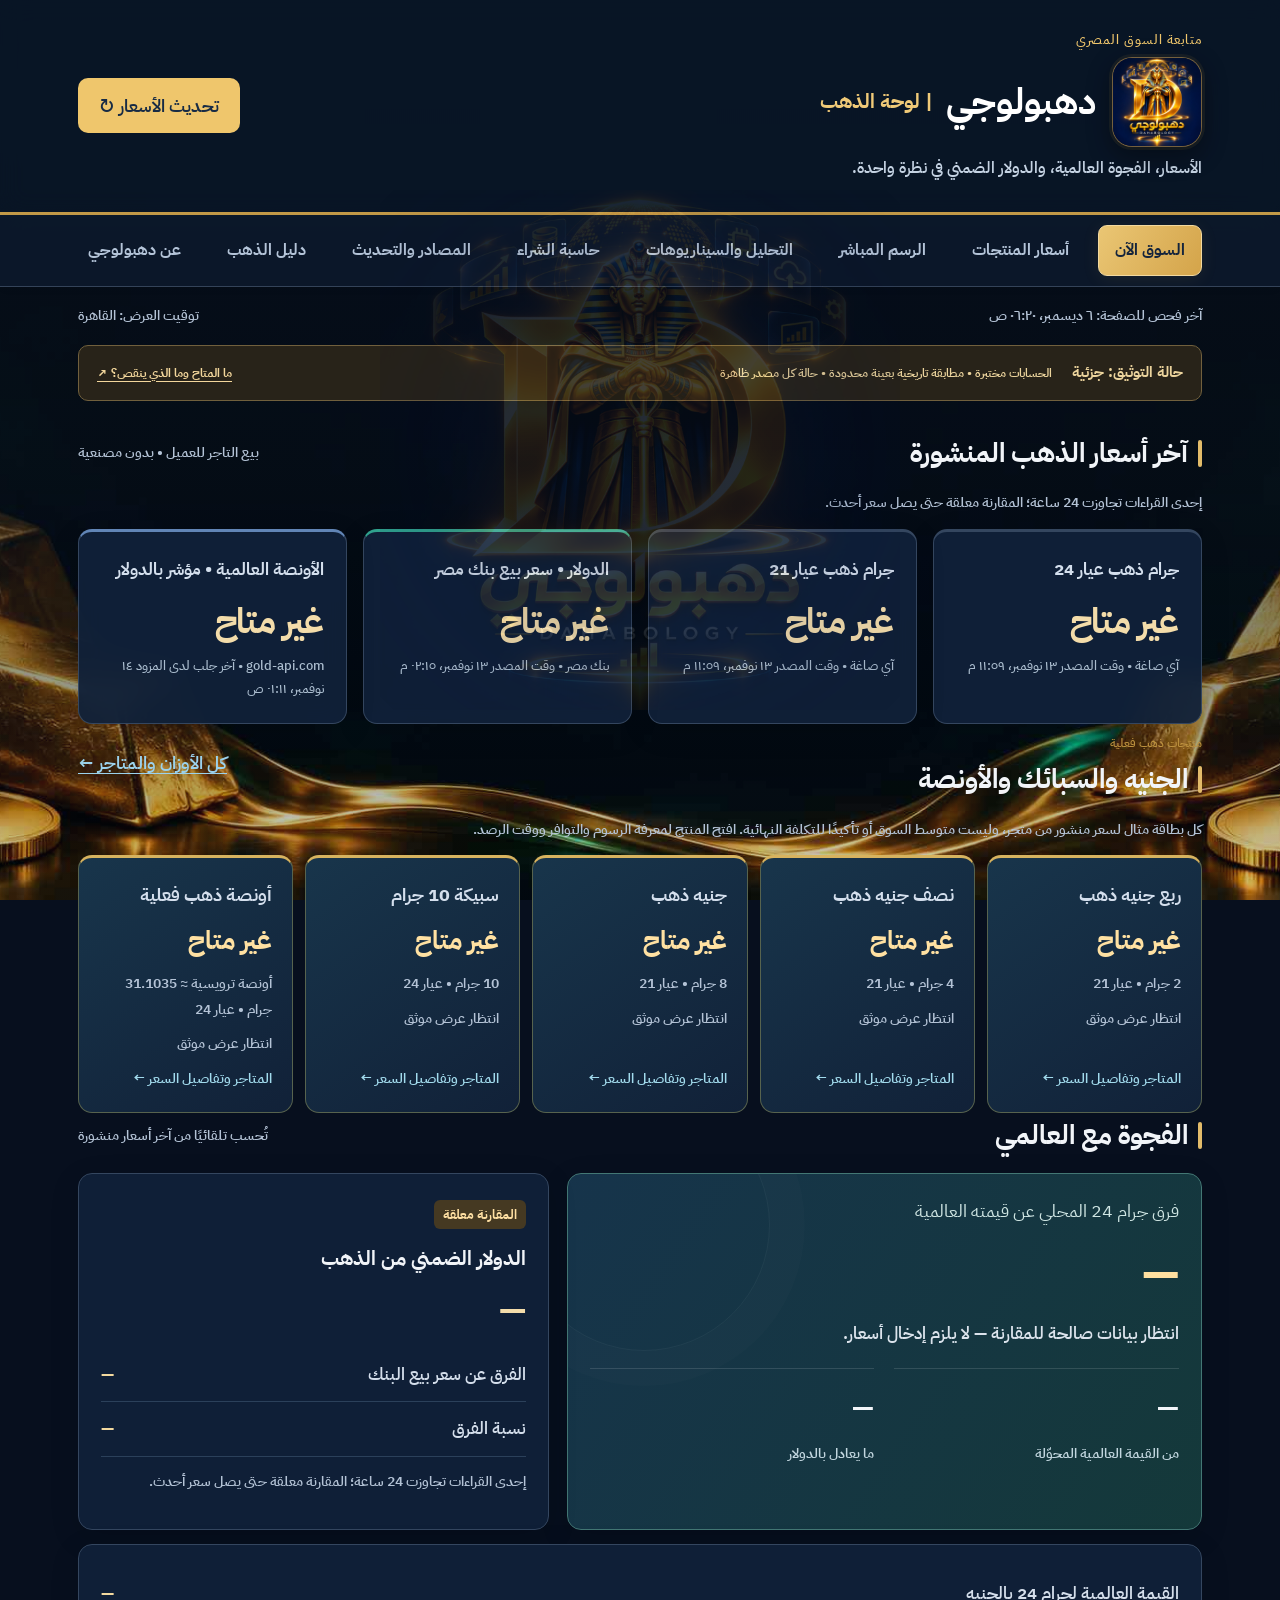
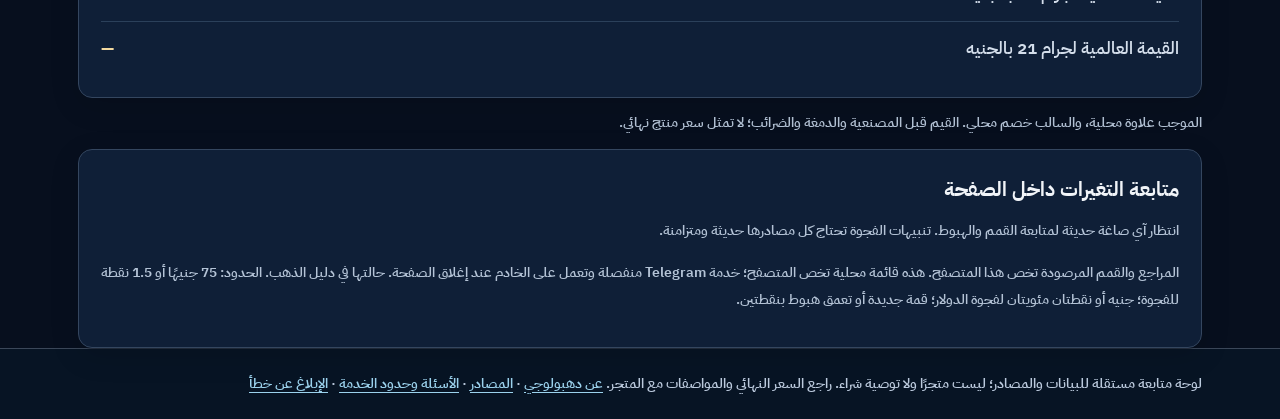
==== commit 5c10227a: "Add responsive About Dahabology section" ====
--- a/index.html
+++ b/index.html
@@ -9,7 +9,7 @@
 <link rel="stylesheet" href="design.css?v=all-tabs-watermark10"><link rel="stylesheet" href="dark.css?v=1"><link rel="stylesheet" href="products.css?v=public1"></head><body>
 <div class="dahabology-viewport-watermark" aria-hidden="true"><img src="assets/dahabology-original.png" alt="" decoding="async"></div>
 <header><div class="wrap head"><div><div class="eyebrow">متابعة السوق المصري</div><div class="dahabology-identity"><span class="dahabology-logo-frame"><img src="assets/dahabology-original.png" alt="شعار دهبولوجي الأصلي" width="78" height="78"></span><h1>دهبولوجي <span style="font-size:.55em;color:var(--gold-bright)">| لوحة الذهب</span></h1></div><p>الأسعار، الفجوة العالمية، والدولار الضمني في نظرة واحدة.</p></div><button id="refresh" type="button">تحديث الأسعار ↻</button></div></header>
-<nav aria-label="أقسام المنصة"><div class="wrap" role="tablist" aria-label="مساحات العمل"><a href="#market" role="tab" data-tab="market" id="tab-market" aria-controls="panel-market">السوق الآن</a><a href="#products" role="tab" data-tab="products" id="tab-products" aria-controls="panel-products">أسعار المنتجات</a><a href="#live" role="tab" data-tab="live" id="tab-live" aria-controls="panel-live">الرسم المباشر</a><a href="#analysis" role="tab" data-tab="analysis" id="tab-analysis" aria-controls="panel-analysis">التحليل والسيناريوهات</a><a href="#calculator" role="tab" data-tab="calculator" id="tab-calculator" aria-controls="panel-calculator">حاسبة الشراء</a><a href="#sources" role="tab" data-tab="sources" id="tab-sources" aria-controls="panel-sources">المصادر والتحديث</a><a href="#guide" role="tab" data-tab="guide" id="tab-guide" aria-controls="panel-guide">دليل الذهب</a></div></nav>
+<nav aria-label="أقسام المنصة"><div class="wrap" role="tablist" aria-label="مساحات العمل"><a href="#market" role="tab" data-tab="market" id="tab-market" aria-controls="panel-market">السوق الآن</a><a href="#products" role="tab" data-tab="products" id="tab-products" aria-controls="panel-products">أسعار المنتجات</a><a href="#live" role="tab" data-tab="live" id="tab-live" aria-controls="panel-live">الرسم المباشر</a><a href="#analysis" role="tab" data-tab="analysis" id="tab-analysis" aria-controls="panel-analysis">التحليل والسيناريوهات</a><a href="#calculator" role="tab" data-tab="calculator" id="tab-calculator" aria-controls="panel-calculator">حاسبة الشراء</a><a href="#sources" role="tab" data-tab="sources" id="tab-sources" aria-controls="panel-sources">المصادر والتحديث</a><a href="#guide" role="tab" data-tab="guide" id="tab-guide" aria-controls="panel-guide">دليل الذهب</a><a href="#about" role="tab" data-tab="about" id="tab-about" aria-controls="panel-about">عن دهبولوجي</a></div></nav>
 <main class="wrap"><div class="status" role="status" aria-live="polite"><span id="fetchStatus">تحميل الأسعار تلقائيًا…</span><span>توقيت العرض: القاهرة</span></div>
 <div class="coverage-strip"><b>حالة التوثيق: جزئية</b><span>الحسابات مختبرة • مطابقة تاريخية بعينة محدودة • حالة كل مصدر ظاهرة</span><a href="#coverage">ما المتاح وما الذي ينقص؟ ↗</a></div><div id="panel-market" data-panel="market" role="tabpanel" aria-labelledby="tab-market"><section id="prices"><div class="section-head"><h2>آخر أسعار الذهب المنشورة</h2><span class="small">بيع التاجر للعميل • بدون مصنعية</span></div><p id="marketFreshness" class="notice" role="status">فحص أوقات المصادر…</p><div class="cards">
 <article class="card"><div class="label">جرام ذهب عيار 24</div><div class="number" id="price24">—</div><div class="source-time" id="time24">آي صاغة • في انتظار المصدر</div></article>
@@ -111,4 +111,4 @@
 </section></div><div id="panel-calculator" data-panel="calculator" role="tabpanel" aria-labelledby="tab-calculator" hidden><section id="calculator"><div class="section-head"><h2>حاسبة الشراء</h2><span class="small">عيار 21 • بدون مصنعية</span></div><div class="box calculator"><div class="fields"><label>المبلغ المتاح بالجنيه<input id="budget" inputmode="decimal" placeholder="مثال: 100000" autocomplete="off"></label><label>سعر جرام 21 — يُملأ تلقائيًا<input id="dealer" inputmode="decimal" placeholder="انتظار سعر آي صاغة" autocomplete="off"></label></div><div><div class="small">الكمية التقريبية بالمبلغ</div><div class="result" id="grams">—</div><div class="small" id="calculatorNote">تقدر تغيّر سعر الجرام لمقارنة عرض تاجر.</div></div></div></section>
 </div><div id="panel-products" data-panel="products" role="tabpanel" aria-labelledby="tab-products" hidden><section id="products"><div class="section-head"><div><span class="eyebrow">المنتج أولًا، ثم السعر</span><h2>أسعار منتجات الذهب</h2></div><span class="badge">عروض منشورة من صفحات أصلية</span></div><p>اختَر المنتج والوزن لعرض ما يخصه فقط. كل سعر لقطعة كاملة بمواصفاتها، مع فصل المصنعية والضريبة والدمغة والتوافر.</p><div class="product-controls" role="group" aria-label="نوع المنتج"><button type="button" data-product-kind="quarter" aria-pressed="false">ربع جنيه</button><button type="button" data-product-kind="half" aria-pressed="false">نصف جنيه</button><button type="button" data-product-kind="pound" aria-pressed="true">جنيه ذهب</button><button type="button" data-product-kind="bars" aria-pressed="false">السبائك</button><button type="button" data-product-kind="ounce" aria-pressed="false">أونصة فعلية</button></div><label id="barWeightControl" class="bar-weight-control" hidden>وزن السبيكة<select id="barWeight" aria-label="وزن السبيكة"><option value="bar10">10 جرام</option></select></label><div class="product-selection-heading"><div><h3 id="selectedProductName">جنيه ذهب</h3><p id="selectedProductSpec" class="notice">8 جرامات • عيار 21</p></div><a id="productPermalink" href="#products/pound">رابط مباشر لهذا المنتج ↗</a></div><p class="notice" id="offersStatus" role="status">تحميل فحص العروض…</p><div id="productOfferCards" class="retail-offer-grid" aria-live="polite"></div><div class="retail-guidance"><strong>قبل الشراء</strong><p>راجع الوزن والعيار والماركة وإجمالي الفاتورة وشمول الرسوم والشحن وشروط إعادة الشراء والتغليف مع المتجر. ظهور سعر أو زر شراء في المصدر لا يثبت حداثة السعر أو التوافر.</p></div><details><summary>جدول التوثيق التفصيلي للمنتج المختار</summary><div class="table-wrap"><table><thead><tr><th>المتجر</th><th>المنتج</th><th>السعر المنشور</th><th>شمول الرسوم</th><th>وقت تسعير المنتج</th><th>آخر رصد</th><th>أهلية المقارنة</th></tr></thead><tbody id="offerRows"></tbody></table></div></details><details><summary>الفرق بين الأونصة العالمية والأونصة الفعلية</summary><p>السعر العالمي مؤشر بالدولار للأونصة الترويسية، التي تساوي 31.1034768 جرامًا. الأونصة الفعلية هنا سبيكة من متجر، وسعرها بالجنيه وفق عرضه. لا نخلطها مع سبيكة مكتوب عليها 31.1 جرام، ولا نحسب ثمنها النهائي بضرب سعر الجرام في الوزن.</p></details><p class="notice">وقت الرصد هو وقت قراءة صفحة المتجر، وليس وقت إصدار سعر جديد. لا نعرض ترتيب الأرخص إلا لعروض نهائية موثقة ومتزامنة لنفس المنتج. المنصة لا تنفذ عمليات شراء ولا تؤكد المخزون.</p><a href="data/offers.json" target="_blank" rel="noopener">بيانات المنتجات ومصادرها كاملة ↗</a></section></div><div id="panel-sources" data-panel="sources" role="tabpanel" aria-labelledby="tab-sources" hidden><section class="platform-intro"><div><span class="eyebrow">افهم السعر قبل القرار</span><h2>الذهب في مصر، من الرقم إلى الصورة الكاملة.</h2><p>تابع السعر، وافهم الفجوة، واقرأ الاتجاه؛ ومع كل معلومة تعرف مصدرها وحدودها.</p></div><div class="intro-links"><a href="#comparison">هل المحلي أعلى من العالمي؟ ←</a><a href="#analysis">السوق اتحرك إزاي؟ ←</a><a href="#sources">الأرقام دي جاية منين؟ ←</a></div></section><section id="sources"><div class="update-grid"><article><h3>الأونصة العالمية</h3><p>فحص Gold API كل دقيقة أثناء فتح الصفحة. الوقت الظاهر هو آخر جلب لدى مزود Gold API من مصدره، وليس توقيت صفقة بورصة مثبتًا.</p></article><article><h3>آي صاغة وبنك مصر</h3><p>جمع خلفي مستهدف كل 5 دقائق وقد يتأخر؛ الصفحة تفحص آخر لقطة كل دقيقة. البنك قد لا يصدر سعرًا جديدًا عند كل فحص.</p></article><article><h3>الرسم والتحليل</h3><p>TradingView يحدث الرسم المضمّن وفق مصدره وحالة السوق. الرسم التحليلي والمتوسطات من قراءات يومية، ولا تتحول إلى بيانات لحظية.</p></article></div><div class="section-head"><h2>المصادر والتوقيت</h2><span class="small" id="collectedAt">—</span></div><div class="box table-wrap"><table><thead><tr><th>المصدر</th><th>سعر الشراء</th><th>سعر البيع</th><th>وقت السعر / المزود</th><th>آخر جلب</th><th>حالة القراءة</th></tr></thead><tbody id="sourceRows"><tr><td colspan="6">تحميل المصادر…</td></tr></tbody></table></div><div class="source-directory"><article><span class="source-type">السوق المحلي</span><h3>آي صاغة</h3><p>بيع وشراء عياري 24 و21، مع وقت النشر. سعر الجرام لا يثبت التكلفة النهائية لمنتج بالمصنعية.</p><a target="_blank" rel="noopener" href="https://market.isagha.com/prices">جدول الأسعار الأصلي ↗</a></article><article><span class="source-type">الدولار المستخدم بالحساب</span><h3>بنك مصر</h3><p>سعر بيع الدولار النقدي المنشور. ليس متوسط المركزي أو سعرًا منسوبًا لبنك آخر.</p><a target="_blank" rel="noopener" href="https://www.banquemisr.com/CAPITAL-MARKETS/Exchange-Rates-and-Currencies">أسعار البنك الرسمية ↗</a></article><article><span class="source-type">سعر الأونصة المرجعي</span><h3>Gold API</h3><p>السعر العالمي ووقت تحديثه كما يعيدهما المزود. سعر مرجعي وليس عرض صفقة مضمون التنفيذ.</p><a target="_blank" rel="noopener" href="https://api.gold-api.com/price/XAU">بيانات الأونصة الخام ↗</a></article><article><span class="source-type">الرسم والتحليل التاريخي</span><h3>Currency API</h3><p>قراءات مرجعية يومية. المطابقة الشاملة مع مصدر مستقل لم تكتمل؛ ليست إغلاقات بورصة موثقة.</p><a target="_blank" rel="noopener" href="https://github.com/fawazahmed0/exchange-api">توثيق المصدر وطريقة الوصول ↗</a></article></div><div class="data-access"><div><h3>افتح لقطة البيانات التي تستخدمها المنصة</h3><p>القيم وأوقات النشر والجلب وحالة المصادر. الأونصة قد تُحدّث مباشرة بعد تحميل هذه اللقطة.</p></div><a href="data/quotes.json" target="_blank" rel="noopener">عرض لقطة البيانات ↗</a></div><p class="notice">وقت آي صاغة وبنك مصر كما تنشره الصفحة. وقت Gold API يعني آخر جلب لدى المزود من مصدره، وفق توثيقه، وليس وقت صفقة بورصة. آخر جلب يخص جمع المنصة للبيانات. ثبات وقت البنك قد يعني أنه لم ينشر سعرًا جديدًا. جمع الأسعار المحلية والبنك مستهدف كل 5 دقائق وقد يتأخر؛ فحص الصفحة كل دقيقة.</p><details><summary>حالة المصادر الأخرى والتنبيهات</summary><p>الأهلي والمركزي: يجري فحص الصفحات الرسمية وتظهر النتيجة في الجدول؛ لا يُنسب سعر بديل إليهما. TradingView للرسم المباشر فقط، وInvesting استُخدم لعينة تدقيق تاريخية يدوية وليس تغذية لحظية للحسابات. TickerChart غير موصول. عروض المتاجر في أسعار المنتجات، وحالة المراقبة الإدارية في دليل الذهب.</p></details></section>
 </div><div id="panel-guide" data-panel="guide" role="tabpanel" aria-labelledby="tab-guide" hidden><section id="coverage"><div class="section-head"><h2>خريطة التغطية — ما الموجود وما الذي ينقص؟</h2></div><div class="coverage-grid"><article><span class="badge good">متاح</span><h3>الأسعار والحسابات الأساسية</h3><p>عيارا 24 و21، بنك مصر، الأونصة، الفجوة، الدولار الضمني، حاسبة المبلغ وأوقات المصادر.</p></article><article><span class="badge">تحقق جزئي</span><h3>التحليل والتوقعات</h3><p>الرسم والمتوسطات والهبوط والتذبذب من سلسلة مرجعية تحتاج مطابقة مستقلة؛ التوقعات لها حالات توثيق منفصلة.</p></article><article><span class="badge">تغطية جزئية</span><h3>المنتجات والخدمات الإضافية</h3><p>Telegram موصول وحالته ظاهرة. ربع ونصف الجنيه والجنيه والسبائك والأونصة الفعلية بصفحاتها الأصلية؛ الرسوم الناقصة والتوافر ظاهرين دون ترتيب مضلل. الأهلي والمركزي غير متاحين من القراءة الرسمية الحالية؛ لا توجد مقارنة نهائية بين ثلاثة متاجر مستوفية للشروط.</p></article></div></section><section id="faq"><div class="section-head"><h2>أسئلة الذهب — دليل سريع للمعلومة</h2></div><details><summary>سعر الذهب كام، وأقدر أبيع ذهبي بكام؟</summary><p>البطاقات تعرض بيع التاجر للعميل. سعر شراء التاجر منك موجود منفصلًا في جدول المصادر. لا تفترض أن السعرين متساويان.</p></details><details><summary>إيه الدولار الضمني؟ وهل أقدر أشتري دولار بالسعر ده؟</summary><p>قسمة سعر جرام 24 المحلي على قيمته العالمية بالدولار. مؤشر مستنتج من الذهب وليس سعر صرف قابلًا للتنفيذ.</p></details><details><summary>المصنعية والدمغة والضريبة داخلين في الأرقام؟</summary><p>حسابات المقارنة والجرامات لا تشملها. نحتاج عرضًا نهائيًا معلنًا للمنتج لتحديد تكلفته؛ لا نقدّر السعر النهائي للجنيه الذهب بضرب الجرام في الوزن.</p></details><details><summary>أعرف منين السعر حديث؟</summary><p>تحت كل بطاقة وقت المصدر، وفي الجدول وقت الجلب منفصلًا. شارة المقارنة تميز القراءات المتزامنة عن الحساب الاسترشادي. تحديث الصفحة لا يعني صدور سعر جديد من البنك.</p></details><details><summary>المتوسطات والنطاقات بتحدد القاع؟</summary><p>تصف الحركة التاريخية والافتراضات الحسابية ولا تضمن اتجاهًا أو قاعًا. التوقعات آراء مؤرخة، وحالة توثيق كل جهة ظاهرة معها.</p></details><details><summary>الجنيه الذهب أرخص فين؟ وهل فيه تنبيهات؟</summary><p>في أسعار المنتجات تجد ربع ونصف الجنيه والجنيه والسبائك والأونصة، مع الرسوم وحالة التوثيق. تنبيهات Telegram الحالية للإدارة فقط؛ اشتراك الزوار لم يُفعّل. لا نعلن الأرخص عند غياب عروض نهائية متزامنة لنفس المنتج.</p></details><details><summary>أقدر أشتري من المنصة أو أشترك في التنبيهات؟</summary><p>المنصة للمتابعة وعرض المصادر؛ الشراء والسعر النهائي لدى المتجر صاحب العرض. تنبيهات الزوار لم تُفعّل؛ قناة Telegram الحالية تخص الإدارة فقط.</p></details><details><summary>هل كل الأسعار المعروضة نهائية وشاملة المصنعية؟</summary><p>سعر الجرام في السوق بدون مصنعية. عروض المنتجات تسجل ما أعلنه المتجر؛ إذا لم يتأكد شمول رسوم أو وقت السعر يظهر ذلك بجوار العرض. لا يعني جمع الصفحة الآن أن المتجر أصدر السعر الآن.</p></details><details><summary>إزاي أبلّغ عن رقم أو مصدر فيه مشكلة؟</summary><p><a href="https://github.com/ahmedmah1989/gold-board/issues/new" target="_blank" rel="noopener">أرسل ملاحظة عن البيانات ↗</a>. البلاغ يفتح على GitHub وقد يحتاج حسابًا ويكون ظاهرًا للعامة؛ لا تكتب معلومات شخصية أو مفاتيح سرية.</p></details><details><summary>هل المنصة تطلب بيانات شخصية؟</summary><p>قراءة الأسعار والحاسبة لا تحتاج حسابًا أو بيانات تواصل. مراجع التنبيهات المحلية تُحفظ في متصفحك. جلب الأونصة يتصل من متصفحك بمزوّد Gold API، والرسم المباشر بخدمة TradingView الخارجية، كما تفتح روابط المنتجات مواقع المتاجر.</p></details><details><summary>أشتري دلوقتي ولا أستنى؟</summary><p>المنصة تعرض السعر والفجوة والاتجاه وحدود البيانات، ولا تصدر قرار شراء آليًا. غياب توثيق المصدر أو التكاليف النهائية يعني أن المعروض وحده لا يكفي لحسم القرار.</p></details></section><details id="ownerMonitor"><summary>حالة المراقبة الإدارية للمنصة</summary><p>تنبيهات Telegram الحالية تخص قناة إدارة المنصة. لا يوجد اشتراك تلقائي للزوار، وفتح رابط البوت لا يسجلهم في التنبيهات.</p><section class="box"><h3>قناة المراقبة الإدارية</h3><p id="telegramStatus" role="status">تحميل حالة التشغيل…</p><p id="telegramConnection" class="notice"></p><p>الفحص مستهدف كل خمس دقائق عبر الخادم وقد يتأخر. لا يلزم إبقاء الصفحة مفتوحة. لا تُرسل رسالة عند غياب شرط مهم. القمم والهبوط المحلي يحتاجان سعر آي صاغة في آخر خمس دقائق؛ تنبيهات الفجوة تحتاج تزامن آي صاغة والبنك والأونصة وحداثتها.</p><details><summary>شروط الرسائل وماذا تعني القمم؟</summary><ul><li>تغير فجوة الذهب بمقدار 75 جنيهًا أو 1.5 نقطة مئوية من مرجع آخر تنبيه.</li><li>تغير فجوة الدولار الضمني بجنيه أو نقطتين مئويتين.</li><li>قمة جديدة في السجل المرصود منذ التفعيل، أو تعمق الهبوط بنقطتين مئويتين.</li><li>أول مرجع لكل نوع صامت. ثبات وقت سعر البنك قد يؤخر تنبيهات الفجوة، لكنه لا يعطل مراقبة القمم المحلية عند حداثة آي صاغة. وقت الجلب لا يستبدل وقت السعر.</li><li>الرسائل مخصصة لمحادثة المالك المتصلة؛ فتح رابط البوت وحده لا يفعّل اشتراكًا لكل زائر.</li></ul></details><a href="https://t.me/goldmodybot" target="_blank" rel="noopener">قناة إدارة المتابعة ↗</a></section></details><section id="method"><h2>طريقة الحساب وحدود البيانات</h2><details><summary>المعادلات المستخدمة</summary><ul><li>جرام 24 بالدولار = سعر الأونصة ÷ 31.1034768.</li><li>القيمة العالمية بالجنيه = جرام 24 بالدولار × سعر بيع الدولار في بنك مصر.</li><li>الفجوة = بيع عيار 24 المحلي − القيمة العالمية بالجنيه؛ نسبتها محسوبة على القيمة العالمية.</li><li>الدولار الضمني = بيع جرام 24 المحلي ÷ قيمته العالمية بالدولار.</li><li>نقاوة عيار 21 = 21 ÷ 24. المقارنة لا تشمل رسوم المنتج النهائي.</li></ul></details><details><summary>كيف تقرأ حالة المقارنة؟</summary><p>«متزامنة» عندما تكون أوقات المصادر في آخر 5 دقائق والفارق بينها لا يتجاوز 5 دقائق. خلاف ذلك تُعرض المقارنة كحساب استرشادي من آخر أسعار منشورة، مع أوقاتها، ولا تعتبر إشارة لحظية. تُحجب المقارنة عند فقد مصدر أو وقت تسعير، أو إذا تجاوز عمر أي قراءة 24 ساعة أو كان توقيتها في المستقبل بأكثر من دقيقتين.</p><p>صحة الحساب لا تضمن صحة مصدر خارجي أو إمكانية تنفيذ صفقة. التوقعات محفوظة في قسم التحليل بحالة تدقيق كل مصدر. القمم اليومية محسوبة من السلسلة المرجعية ولا تعني أعلى سعر محلي خلال الجلسة.</p></details></section>
-</div></main><footer><div class="wrap">لوحة متابعة مستقلة للبيانات والمصادر؛ ليست متجرًا ولا توصية شراء. راجع السعر النهائي والمواصفات مع المتجر. <a href="#sources">المصادر</a> · <a href="#faq">الأسئلة وحدود الخدمة</a> · <a href="https://github.com/ahmedmah1989/gold-board/issues/new" target="_blank" rel="noopener">الإبلاغ عن خطأ</a></div></footer><script src="services.js?v=products1"></script><script src="alerts.js?v=audit2"></script><script src="tabs.js?v=products1"></script><script src="analytics.js?v=audit1"></script><script src="monitor.js?v=products1"></script></body></html>
+</div><div id="panel-about" data-panel="about" role="tabpanel" aria-labelledby="tab-about" hidden><section id="about" class="about-page" aria-labelledby="about-title"><div class="about-hero"><div class="about-hero-copy"><span class="about-kicker">حكاية الاسم والهوية</span><h2 id="about-title">دهبولوجي… الدهب مش بس سعر، الدهب فهم وقرار.</h2><p>منصة مصرية مستقلة تساعدك تتابع أسعار الذهب، وتقارن بين العيارات والمنتجات، وتفهم حركة السوق والعوامل المؤثرة فيها؛ مع إظهار المصدر ووقت التحديث وحدود كل معلومة.</p><div class="about-name" aria-label="معنى اسم دهبولوجي"><span>دهب</span><b>+</b><span>لوجي</span><b>=</b><strong>علم وفهم الذهب</strong></div></div><figure class="about-logo"><img src="assets/dahabology-original.png" alt="شعار دهبولوجي الأصلي المستوحى من قناع توت عنخ آمون" width="520" height="520"><figcaption>الشعار الأصلي لدهبولوجي</figcaption></figure></div><div class="about-story-grid"><article><span class="about-number">01</span><h3>يعني إيه دهبولوجي؟</h3><p>الاسم بيجمع بين «دهب» واللاحقة «لوجي» المرتبطة بالعلم والمعرفة. المعنى ببساطة: نفهم الدهب قبل ما نشتريه. لأن متابعة الذهب مش مجرد رقم للجرام؛ هي فهم للسوق، ومقارنة بين الخيارات، ومعرفة لما وراء حركة السعر.</p></article><article><span class="about-number">02</span><h3>ليه قناع توت عنخ آمون؟</h3><p>القناع واحد من أشهر الرموز الذهبية للحضارة المصرية، ويجسد براعة المصري القديم في صياغة الذهب وتقدير قيمته. اخترناه ليربط عراقة الذهب في مصر بمعرفة السوق الحديث: القناع يرمز لأصل الحكاية، ودهبولوجي تساعدك تفهم امتدادها اليوم.</p></article></div><section class="about-mission" aria-labelledby="mission-title"><div><span class="about-kicker">رسالتنا</span><h3 id="mission-title">نحو معلومة أوضح وقرار أكثر وعيًا</h3><p>هدفنا إننا ما نعرضلكش رقم وخلاص. بنرتب البيانات ونوضح مصدرها وتوقيتها وطريقة حسابها، علشان تقدر تقارن وتفهم بنفسك.</p></div><blockquote>«من ذهب التاريخ إلى معرفة تصنع القرار.»</blockquote></section><section aria-labelledby="services-title"><div class="section-head"><h2 id="services-title">إيه اللي بتقدمه دهبولوجي؟</h2></div><div class="about-services"><article><span aria-hidden="true">◈</span><h3>متابعة الأسعار</h3><p>أسعار الذهب المحلية والعالمية مع وقت كل مصدر وحالة حداثته.</p></article><article><span aria-hidden="true">◈</span><h3>المقارنة والحساب</h3><p>مقارنة العيارات والمنتجات، والفجوة مع العالمي، وحاسبة شراء استرشادية.</p></article><article><span aria-hidden="true">◈</span><h3>قراءة الاتجاه</h3><p>رسوم ومؤشرات وسيناريوهات تساعد على فهم الحركة التاريخية دون ادعاء التنبؤ.</p></article><article><span aria-hidden="true">◈</span><h3>توثيق المصدر</h3><p>روابط للمصادر الأصلية وشرح لطريقة الجمع والحساب وما ينقص كل قراءة.</p></article></div></section><section class="about-principles" aria-labelledby="principles-title"><div class="section-head"><h2 id="principles-title">مبادئنا وحدود المعلومات</h2></div><div class="about-principles-grid"><article><h3>الشفافية أولًا</h3><p>نوضح المصدر ووقت النشر أو الجلب، ونفصل بين السعر الخام والتكلفة النهائية، ونُظهر حالات النقص أو التعارض بدل إخفائها.</p></article><article><h3>لا نبيع الذهب</h3><p>دهبولوجي منصة معلومات ومتابعة، وليست متجرًا أو وسيطًا. السعر والمواصفات والتوافر والتنفيذ مسؤولية الجهة البائعة.</p></article><article><h3>ليست توصية استثمارية</h3><p>المعلومات والحسابات والمؤشرات للتثقيف والمقارنة فقط، ولا تمثل نصيحة مالية أو دعوة للشراء أو البيع أو ضمانًا للنتائج.</p></article><article><h3>تحقق قبل القرار</h3><p>الأسعار تتغير وقد تتأخر المصادر. راجع السعر النهائي والمصنعية والدمغة والضريبة وشروط إعادة الشراء مع المتجر أو المختص.</p></article></div><div class="about-disclaimer" role="note"><strong>تنبيه مهم</strong><p>أي قرار مالي يظل مسؤوليتك. لا تعتمد على رقم واحد أو مؤشر تاريخي وحده، واستعن بمتخصص مرخّص عندما تحتاج إلى مشورة تناسب ظروفك.</p></div></section></section></div></main><footer><div class="wrap">لوحة متابعة مستقلة للبيانات والمصادر؛ ليست متجرًا ولا توصية شراء. راجع السعر النهائي والمواصفات مع المتجر. <a href="#about">عن دهبولوجي</a> · <a href="#sources">المصادر</a> · <a href="#faq">الأسئلة وحدود الخدمة</a> · <a href="https://github.com/ahmedmah1989/gold-board/issues/new" target="_blank" rel="noopener">الإبلاغ عن خطأ</a></div></footer><script src="services.js?v=products1"></script><script src="alerts.js?v=audit2"></script><script src="tabs.js?v=about1"></script><script src="analytics.js?v=audit1"></script><script src="monitor.js?v=products1"></script></body></html>
--- a/dark.css
+++ b/dark.css
@@ -3,3 +3,8 @@
 @media(max-width:800px){.update-grid{grid-template-columns:1fr}h2{font-size:24px}.live-chart-shell{height:540px}.compare{grid-template-columns:1fr}}
 .price-unit{display:block;font-size:15px;line-height:1.7;color:#b9cbdc;letter-spacing:0;margin-top:4px}.cards .number{line-height:1.3;margin:15px 0 10px;font-size:clamp(27px,2.7vw,35px)}
 @media(max-width:600px){body{font-size:17px;background-position:center bottom}.head h1{font-size:29px}.head p{font-size:14px}nav a{font-size:14px;padding:9px 12px}.label{font-size:15px}.number{font-size:28px}.card{min-height:186px;padding:15px}.source-time{font-size:12px}.hero .number{font-size:41px}.status,.small,.notice{font-size:13px}.line{font-size:15px}.live-chart-shell{height:480px}.platform-intro h2{font-size:26px}.coverage-strip{padding:12px}.coverage-strip span{font-size:12px}}
+
+/* About Dahabology */
+.about-page{padding:24px 0 12px}.about-page>section{margin-top:28px}.about-hero{display:grid;grid-template-columns:minmax(0,1.45fr) minmax(260px,.55fr);align-items:center;gap:48px;min-height:480px;padding:clamp(30px,5vw,68px);border:1px solid #5b4b2f;border-radius:24px;background:radial-gradient(circle at 80% 28%,#d5a74420,transparent 32%),linear-gradient(125deg,#0d1d32f5,#102943f2 58%,#221d14f0);box-shadow:0 22px 70px #0005;overflow:hidden;position:relative}.about-hero:before{content:"";position:absolute;inset:18px;border:1px solid #e8c57218;border-radius:16px;pointer-events:none}.about-hero-copy,.about-logo{position:relative;z-index:1}.about-kicker{display:block;color:#edc978;font-size:14px;font-weight:800;letter-spacing:.08em;margin-bottom:10px}.about-hero h2{font-size:clamp(30px,4vw,48px);line-height:1.55;color:#fff3d2;max-width:780px}.about-hero p{font-size:clamp(17px,1.7vw,21px);line-height:2;color:#d2deeb;max-width:760px}.about-name{display:flex;align-items:center;flex-wrap:wrap;gap:9px 13px;margin-top:26px;color:#dce7f3;font-size:18px}.about-name span{padding:7px 16px;border:1px solid #bb974f;border-radius:999px;background:#e8bd6020;color:#ffe0a1}.about-name b{color:#9fb0c5}.about-name strong{color:#fff1c9}.about-logo{margin:0;text-align:center}.about-logo img{display:block;width:100%;max-width:360px;aspect-ratio:1;object-fit:contain;margin:auto;filter:drop-shadow(0 20px 35px #0008)}.about-logo figcaption{color:#aebdd0;font-size:13px;margin-top:12px}.about-story-grid{display:grid;grid-template-columns:repeat(2,minmax(0,1fr));gap:20px;margin-top:22px}.about-story-grid article,.about-services article,.about-principles-grid article{background:linear-gradient(145deg,#122741f5,#0d1c30f5);border:1px solid #3a4e68;border-radius:16px;padding:26px;box-shadow:0 12px 34px #0002}.about-story-grid article{position:relative;padding-top:58px}.about-number{position:absolute;top:18px;inset-inline-end:22px;color:#edc978;font:800 14px/1 'IBM Plex Sans Arabic',sans-serif;letter-spacing:.12em}.about-story-grid h3,.about-services h3,.about-principles h3{color:#f4d898}.about-story-grid p,.about-services p,.about-principles p{color:#c2d1e3;font-size:16px;line-height:2}.about-mission{display:grid;grid-template-columns:1.35fr .65fr;align-items:center;gap:36px;padding:32px;border:1px solid #3d665f;border-radius:18px;background:linear-gradient(120deg,#12362ff0,#102841f0)}.about-mission h3{font-size:28px;color:#f5dda7}.about-mission p{color:#d1e0e4}.about-mission blockquote{margin:0;padding:22px 26px;border-inline-start:3px solid #efca78;color:#fff0c5;font-size:22px;line-height:1.9;background:#ffffff09;border-radius:10px}.about-services,.about-principles-grid{display:grid;grid-template-columns:repeat(4,minmax(0,1fr));gap:16px}.about-services article>span{display:inline-grid;place-items:center;width:42px;height:42px;border:1px solid #b79048;border-radius:50%;color:#f0ca78;margin-bottom:14px}.about-services h3,.about-principles h3{font-size:19px}.about-services p,.about-principles p{font-size:15px;margin-bottom:0}.about-principles-grid{grid-template-columns:repeat(2,minmax(0,1fr))}.about-disclaimer{display:flex;align-items:flex-start;gap:18px;margin-top:18px;padding:20px 24px;border:1px solid #7d6131;border-radius:14px;background:#342b1de8}.about-disclaimer strong{color:#f5d58e;white-space:nowrap}.about-disclaimer p{margin:0;color:#e2d5b8;font-size:15px}.about-page .section-head{margin-bottom:16px}
+@media(max-width:900px){.about-hero{grid-template-columns:1.25fr .75fr;gap:24px;padding:38px}.about-story-grid,.about-services{grid-template-columns:repeat(2,minmax(0,1fr))}.about-mission{grid-template-columns:1fr}.about-logo img{max-width:280px}}
+@media(max-width:600px){.about-page{padding-top:12px}.about-hero{grid-template-columns:1fr;min-height:0;padding:28px 22px;border-radius:18px}.about-hero:before{inset:10px}.about-hero h2{font-size:29px}.about-hero p{font-size:16px}.about-logo{grid-row:1}.about-logo img{max-width:220px}.about-name{font-size:15px;gap:7px}.about-name span{padding:5px 12px}.about-story-grid,.about-services,.about-principles-grid{grid-template-columns:1fr}.about-story-grid article,.about-services article,.about-principles-grid article{padding:22px}.about-story-grid article{padding-top:54px}.about-mission{padding:24px 20px}.about-mission h3{font-size:24px}.about-mission blockquote{font-size:18px;padding:17px 19px}.about-disclaimer{display:block;padding:18px}.about-disclaimer strong{display:block;margin-bottom:8px}}
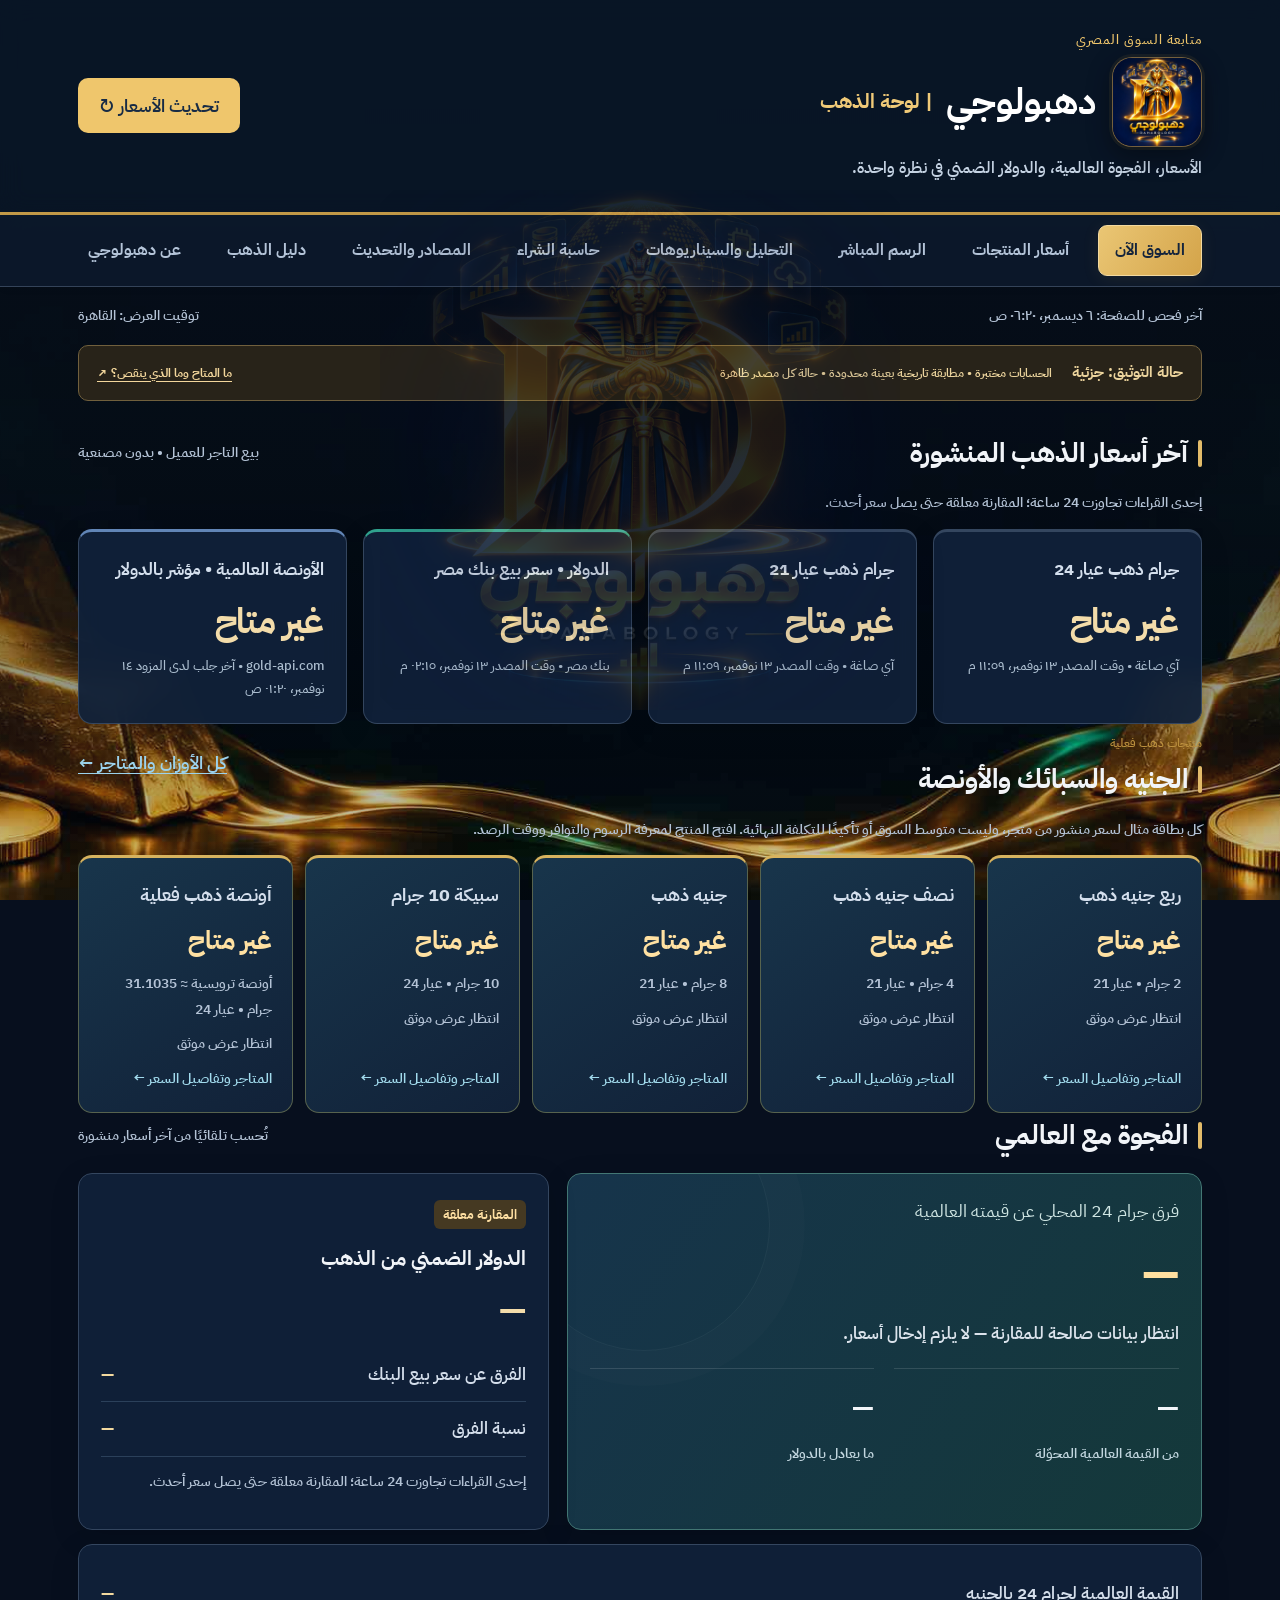
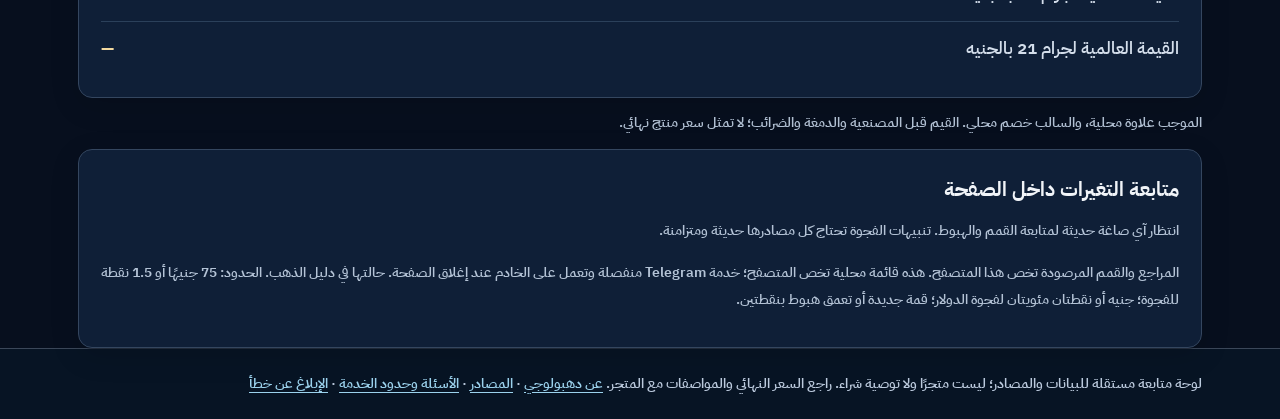
==== commit 02995d1e: "Refresh About section stylesheet cache" ====
--- a/index.html
+++ b/index.html
@@ -6,7 +6,7 @@
 <meta property="og:type" content="website"><meta property="og:locale" content="ar_EG"><meta property="og:url" content="https://ahmedmah1989.github.io/gold-board/">
 <meta property="og:image" content="https://ahmedmah1989.github.io/gold-board/assets/gold-background.jpg">
 <meta name="theme-color" content="#0b1729">
-<link rel="stylesheet" href="design.css?v=all-tabs-watermark10"><link rel="stylesheet" href="dark.css?v=1"><link rel="stylesheet" href="products.css?v=public1"></head><body>
+<link rel="stylesheet" href="design.css?v=all-tabs-watermark10"><link rel="stylesheet" href="dark.css?v=about1"><link rel="stylesheet" href="products.css?v=public1"></head><body>
 <div class="dahabology-viewport-watermark" aria-hidden="true"><img src="assets/dahabology-original.png" alt="" decoding="async"></div>
 <header><div class="wrap head"><div><div class="eyebrow">متابعة السوق المصري</div><div class="dahabology-identity"><span class="dahabology-logo-frame"><img src="assets/dahabology-original.png" alt="شعار دهبولوجي الأصلي" width="78" height="78"></span><h1>دهبولوجي <span style="font-size:.55em;color:var(--gold-bright)">| لوحة الذهب</span></h1></div><p>الأسعار، الفجوة العالمية، والدولار الضمني في نظرة واحدة.</p></div><button id="refresh" type="button">تحديث الأسعار ↻</button></div></header>
 <nav aria-label="أقسام المنصة"><div class="wrap" role="tablist" aria-label="مساحات العمل"><a href="#market" role="tab" data-tab="market" id="tab-market" aria-controls="panel-market">السوق الآن</a><a href="#products" role="tab" data-tab="products" id="tab-products" aria-controls="panel-products">أسعار المنتجات</a><a href="#live" role="tab" data-tab="live" id="tab-live" aria-controls="panel-live">الرسم المباشر</a><a href="#analysis" role="tab" data-tab="analysis" id="tab-analysis" aria-controls="panel-analysis">التحليل والسيناريوهات</a><a href="#calculator" role="tab" data-tab="calculator" id="tab-calculator" aria-controls="panel-calculator">حاسبة الشراء</a><a href="#sources" role="tab" data-tab="sources" id="tab-sources" aria-controls="panel-sources">المصادر والتحديث</a><a href="#guide" role="tab" data-tab="guide" id="tab-guide" aria-controls="panel-guide">دليل الذهب</a><a href="#about" role="tab" data-tab="about" id="tab-about" aria-controls="panel-about">عن دهبولوجي</a></div></nav>
